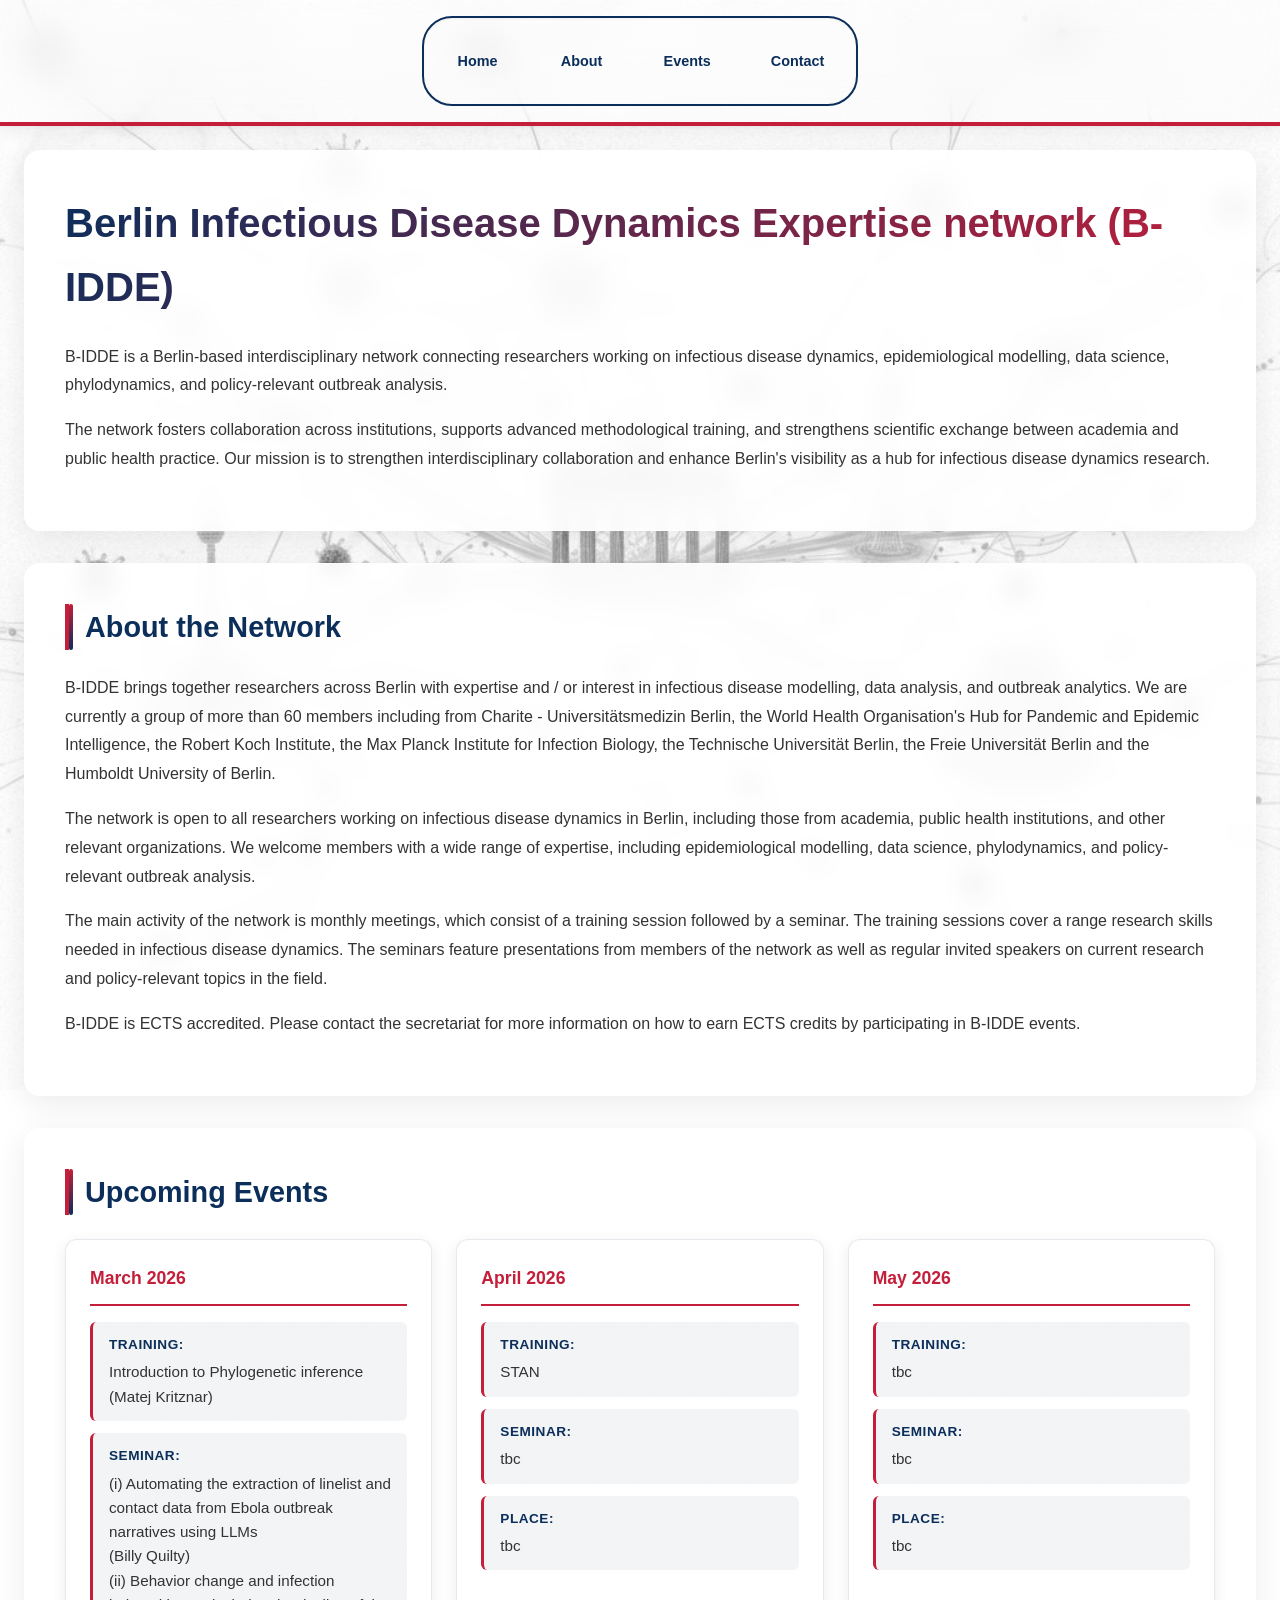
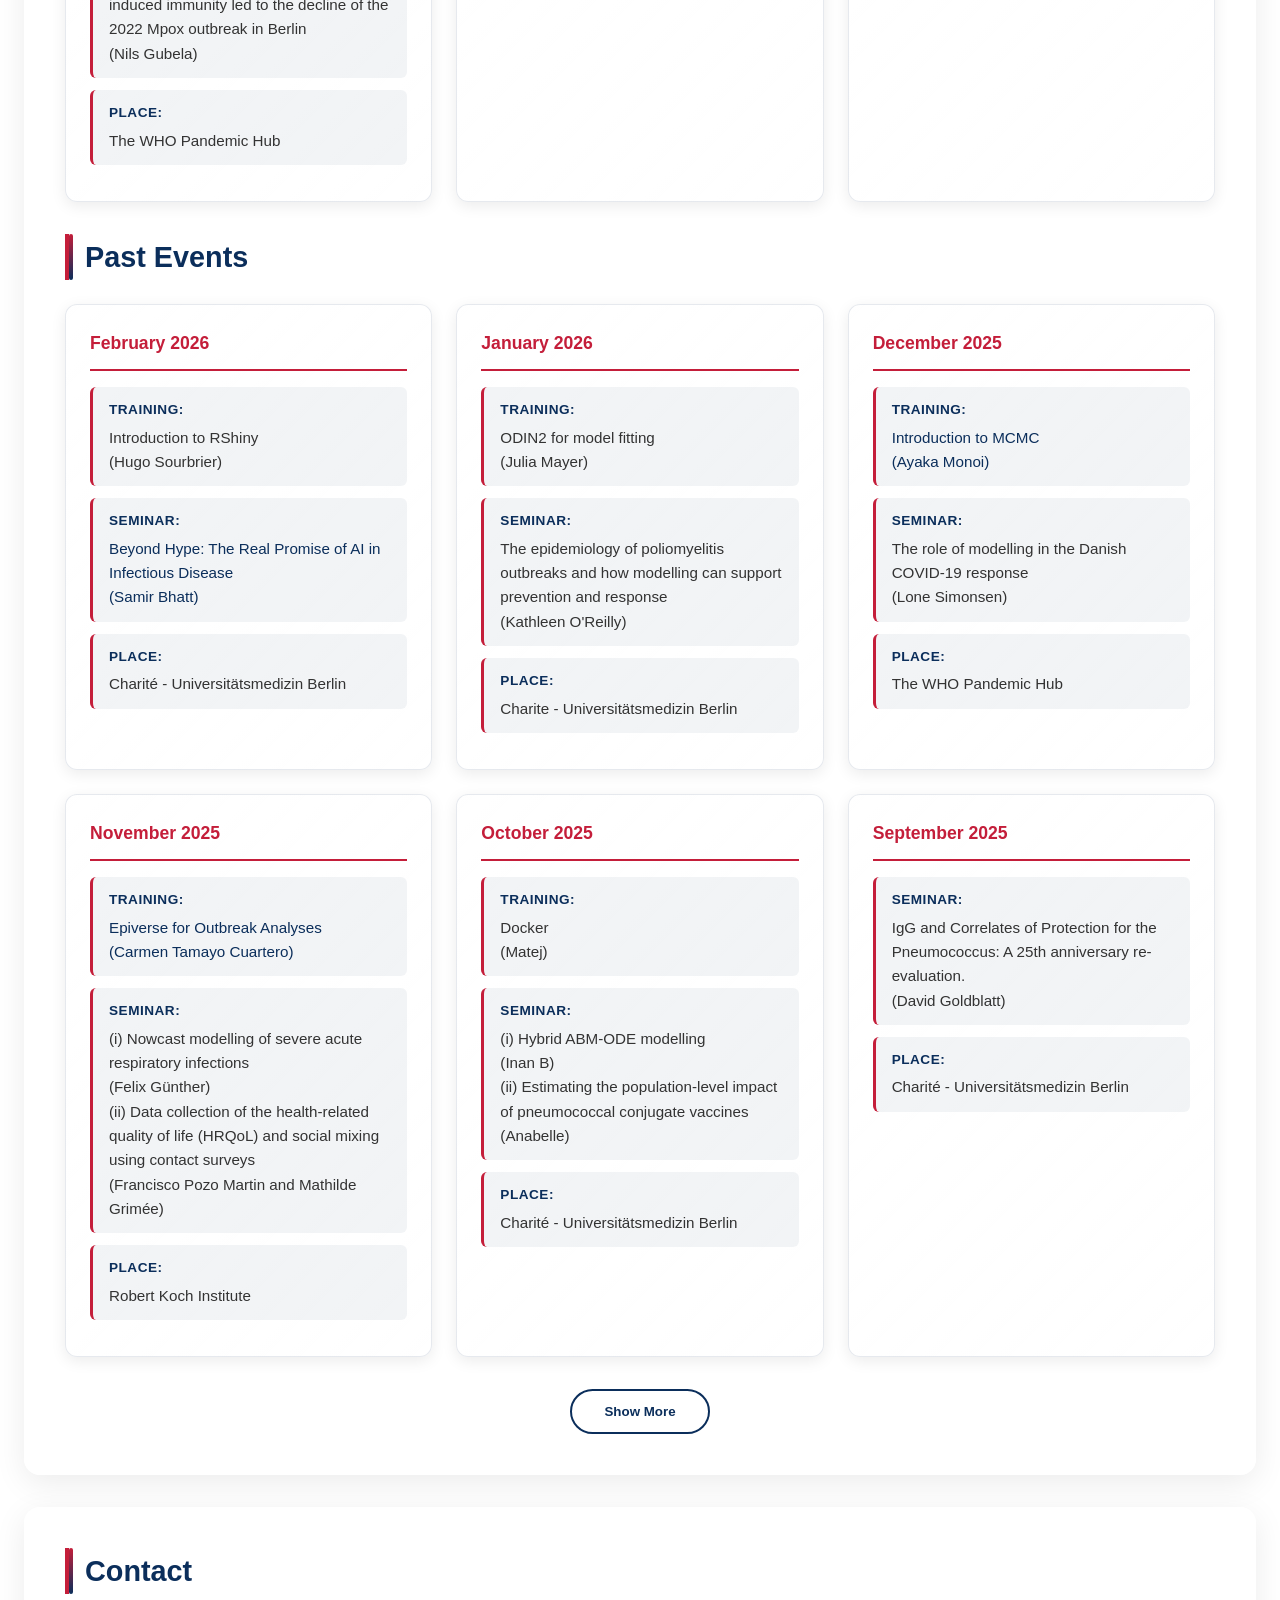
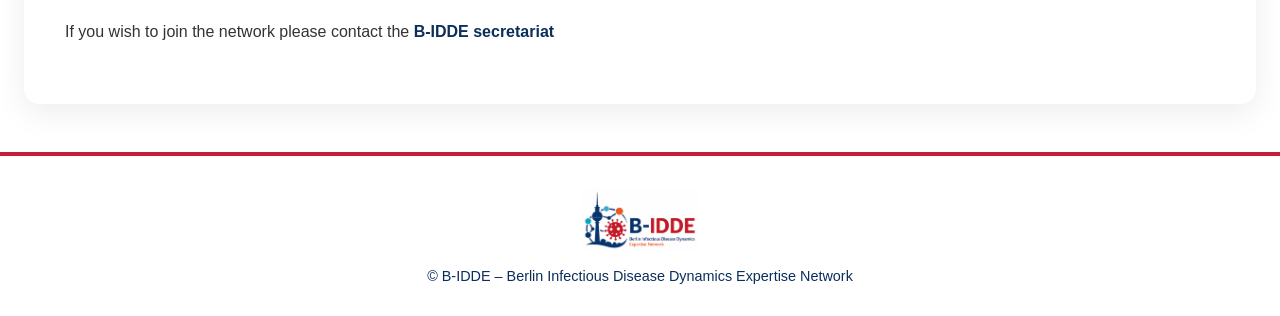
==== index.html @ 0ed6741f "event updates" ====
<!DOCTYPE html>
<html lang="en">

<head>
  <meta charset="UTF-8">
  <meta name="viewport" content="width=device-width, initial-scale=1.0">
  <title>B-IDDE</title>
  <link rel="icon" type="image/jpeg" href="Pics/Favicon.jpg">
  <link rel="stylesheet" href="styles.css">
</head>

<body>
  <header>
    <nav>
      <a href="#home">Home</a>
      <a href="#about">About</a>
      <a href="#events">Events</a>
      <a href="#contact">Contact</a>
    </nav>
  </header>
  <main>

    <section id="home" class="section">
      <h1>Berlin Infectious Disease Dynamics Expertise network (B-IDDE)</h1>

      <p>
        B-IDDE is a Berlin-based interdisciplinary network connecting researchers working on infectious disease
        dynamics, epidemiological modelling, data science, phylodynamics, and policy-relevant outbreak analysis.
      </p>

      <p>
        The network fosters collaboration across institutions, supports advanced methodological training, and
        strengthens scientific exchange between academia and public health practice. Our mission is to strengthen
        interdisciplinary collaboration and enhance Berlin's visibility as a hub for infectious disease dynamics
        research.
      </p>
    </section>

    <section id="about" class="section">
      <h2>About the Network</h2>
      <p>
        B-IDDE brings together researchers across Berlin with expertise and / or interest in infectious disease
        modelling, data analysis, and outbreak analytics. We are currently a group of more than 60 members including
        from Charite - Universitätsmedizin Berlin, the World Health Organisation's Hub for Pandemic and Epidemic
        Intelligence, the Robert Koch Institute, the Max Planck Institute for Infection Biology, the Technische
        Universität Berlin, the Freie Universität Berlin and the Humboldt University of Berlin.
      </p>
      <p>
        The network is open to all researchers working on infectious disease dynamics in Berlin, including those from
        academia, public health institutions, and other relevant organizations. We welcome members with a wide range of
        expertise, including epidemiological modelling, data science, phylodynamics, and policy-relevant outbreak
        analysis.
      </p>
      <p>
        The main activity of the network is monthly meetings, which consist of a training session followed by a seminar.
        The training sessions cover a range research skills needed in infectious disease dynamics. The seminars feature
        presentations from members of the network as well as regular invited speakers on current research and
        policy-relevant topics in the field.
      </p>
      <p>
        B-IDDE is ECTS accredited. Please contact the secretariat for more information on how to earn ECTS credits by
        participating in B-IDDE events.
      </p>
    </section>

    <section id="events" class="section">
      <h2>Upcoming Events</h2>

      <div class="events-grid">

        <div class="event-card">
          <div class="event-date">March 2026</div>
          <div class="event-content">
            <div class="event-section">
              <strong>Training:</strong>
              <p>Introduction to Phylogenetic inference <br>(Matej Kritznar)</p>
            </div>
            <div class="event-section">
              <strong>Seminar:</strong>
              <p>(i) Automating the extraction of linelist and contact data from Ebola outbreak narratives using LLMs
                <br>(Billy Quilty)
              </p>
              <p>(ii) Behavior change and infection induced immunity led to the decline of the 2022 Mpox outbreak in
                Berlin <br>(Nils Gubela)</p>
            </div>
            <div class="event-section">
              <strong>Place:</strong>
              <p>The WHO Pandemic Hub</p>
            </div>
          </div>
        </div>

        <div class="event-card">
          <div class="event-date">April 2026</div>
          <div class="event-content">
            <div class="event-section">
              <strong>Training:</strong>
              <p>STAN</p>
            </div>
            <div class="event-section">
              <strong>Seminar:</strong>
              <p>tbc</p>
            </div>
            <div class="event-section">
              <strong>Place:</strong>
              <p>tbc</p>
            </div>
          </div>
        </div>

        <div class="event-card">
          <div class="event-date">May 2026</div>
          <div class="event-content">
            <div class="event-section">
              <strong>Training:</strong>
              <p>tbc</p>
            </div>
            <div class="event-section">
              <strong>Seminar:</strong>
              <p>tbc</p>
            </div>
            <div class="event-section">
              <strong>Place:</strong>
              <p>tbc</p>
            </div>
          </div>
        </div>

      </div>

      <h2>Past Events</h2>

      <div class="events-grid">

        <div class="event-card">
          <div class="event-date">February 2026</div>
          <div class="event-content">
            <div class="event-section">
              <strong>Training:</strong>
              <p>Introduction to RShiny <br>(Hugo Sourbrier)</p>
            </div>
            <a href="https://www.nature.com/articles/s41586-024-08564-w" class="event-section-link">
              <div class="event-section">
                <strong>Seminar:</strong>
                <p>Beyond Hype: The Real Promise of AI in Infectious Disease <br>(Samir Bhatt)</p>
              </div>
            </a>
            <div class="event-section">
              <strong>Place:</strong>
              <p>Charité - Universitätsmedizin Berlin</p>
            </div>
          </div>
        </div>

        <div class="event-card">
          <div class="event-date">January 2026</div>
          <div class="event-content">
            <div class="event-section">
              <strong>Training:</strong>
              <p>ODIN2 for model fitting <br>(Julia Mayer)</p>
            </div>
            <div class="event-section">
              <strong>Seminar:</strong>
              <p>The epidemiology of poliomyelitis outbreaks and how modelling can support prevention and response <br>
                (Kathleen O'Reilly)</p>
            </div>
            <div class="event-section">
              <strong>Place:</strong>
              <p>Charite - Universitätsmedizin Berlin</p>
            </div>
          </div>
        </div>

        <div class="event-card">
          <div class="event-date">December 2025</div>
          <div class="event-content">
            <a href="https://github.com/ccgh-idd/bayesintro" class="event-section-link">
              <div class="event-section">
                <strong>Training:</strong>
                <p>Introduction to MCMC <br>(Ayaka Monoi)</p>
              </div>
            </a>
            <div class="event-section">
              <strong>Seminar:</strong>
              <p>The role of modelling in the Danish COVID-19 response <br> (Lone Simonsen)</p>
            </div>
            <div class="event-section">
              <strong>Place:</strong>
              <p>The WHO Pandemic Hub</p>
            </div>
          </div>
        </div>

        <div class="event-card">
          <div class="event-date">November 2025</div>
          <div class="event-content">
            <a href="https://epiverse-trace.github.io/learn.html" class="event-section-link">
              <div class="event-section">
                <strong>Training:</strong>
                <p>Epiverse for Outbreak Analyses <br>(Carmen Tamayo Cuartero)</p>
              </div>
            </a>
            <div class="event-section">
              <strong>Seminar:</strong>
              <p>(i) Nowcast modelling of severe acute respiratory infections <br>(Felix Günther)</p>
              <p>(ii) Data collection of the health-related quality of life (HRQoL) and social mixing using contact
                surveys <br>(Francisco Pozo Martin and Mathilde Grimée)</p>
            </div>
            <div class="event-section">
              <strong>Place:</strong>
              <p>Robert Koch Institute</p>
            </div>
          </div>
        </div>

        <div class="event-card">
          <div class="event-date">October 2025</div>
          <div class="event-content">
            <div class="event-section">
              <strong>Training:</strong>
              <p>Docker <br>(Matej)</p>
            </div>
            <div class="event-section">
              <strong>Seminar:</strong>
              <p>(i) Hybrid ABM-ODE modelling <br>(Inan B)</p>
              <p>(ii) Estimating the population-level impact of pneumococcal conjugate vaccines <br>(Anabelle)</p>
            </div>
            <div class="event-section">
              <strong>Place:</strong>
              <p>Charité - Universitätsmedizin Berlin</p>
            </div>
          </div>
        </div>

        <div class="event-card">
          <div class="event-date">September 2025</div>
          <div class="event-content">
            <div class="event-section">
              <strong>Seminar:</strong>
              <p>IgG and Correlates of Protection for the Pneumococcus: A 25th anniversary re-evaluation. <br>(David
                Goldblatt)</p>
            </div>
            <div class="event-section">
              <strong>Place:</strong>
              <p>Charité - Universitätsmedizin Berlin</p>
            </div>
          </div>
        </div>

        <div class="event-card older-event hidden">
          <div class="event-date">July 2025</div>
          <div class="event-content">
            <div class="event-section">
              <strong>Seminar:</strong>
              <p>(i) Reconstructing in-host kinetics in response to (COVID) vaccination <br>(David H)</p>
              <p>(ii) Who infects infants with Pertussis, a transfer entropy approach. <br>(Michael B)</p>
            </div>
          </div>
        </div>

        <div class="event-card older-event hidden">
          <div class="event-date">June 2025</div>
          <div class="event-content">
            <div class="event-section">
              <strong>Seminar:</strong>
              <p>tbc</p>
            </div>
            <div class="event-section">
              <strong>Place:</strong>
              <p>tbc</p>
            </div>
          </div>
        </div>

        <div class="event-card older-event hidden">
          <div class="event-date">April 2025</div>
          <div class="event-content">
            <div class="event-section">
              <strong>Other:</strong>
              <p>MONID conference<br>ODIN training</p>
            </div>
            <div class="event-section">
              <strong>Seminar:</strong>
              <p>(i) optimal RSV vaccination strategies in Japan <br>(Ayaka Monoi)</p>
              <p>(ii) EPI -parameter community and our grEPI project <br>(Chloe Rice)</p>
            </div>
            <div class="event-section">
              <strong>Place:</strong>
              <p>WHO Hub</p>
            </div>
          </div>
        </div>

        <div class="event-card older-event hidden">
          <div class="event-date">February 2025</div>
          <div class="event-content">
            <div class="event-section">
              <strong>Topic:</strong>
              <p>using LLMs in research</p>
            </div>
            <div class="event-section">
              <strong>Seminar:</strong>
              <p>(i) accessing models via APIs in R, python, or through specialised LLM GUIs <br>(Billy)</p>
              <p>(ii) using github copilot for RStudio <br>(Stefan)</p>
              <p>(iii) DeepSeek und a workflow example <br>(Kaige)</p>
            </div>
          </div>
        </div>
      </div>

      <div class="show-more-btn-container">
        <button id="show-more-past-events" class="show-more-btn">Show More</button>
      </div>
    </section>

    <section id="contact" class="section">
      <h2>Contact</h2>
      <p>If you wish to join the network please contact the <a href="mailto:stefan.flasche@charite.de">B-IDDE
          secretariat</a></p>
    </section>

  </main>
  <footer>
    <div class="footer-logo-wrap">
      <img src="Pics/logo.png" alt="B-IDDE logo" class="footer-logo">
    </div>
    <div>© B-IDDE – Berlin Infectious Disease Dynamics Expertise Network</div>
  </footer>

  <script>
    document.addEventListener("DOMContentLoaded", function () {
      const showMoreBtn = document.getElementById("show-more-past-events");
      const olderEvents = document.querySelectorAll(".older-event");

      if (showMoreBtn) {
        showMoreBtn.addEventListener("click", function () {
          const isHidden = olderEvents[0].classList.contains("hidden");

          if (isHidden) {
            olderEvents.forEach(event => event.classList.remove("hidden"));
            showMoreBtn.innerText = "Show Less";
          } else {
            olderEvents.forEach(event => event.classList.add("hidden"));
            showMoreBtn.innerText = "Show More";
          }
        });
      }
    });
  </script>
</body>

</html>
---- styles.css ----
html {
  scroll-behavior: smooth;
}

body {
  font-family: 'Segoe UI', Roboto, 'Helvetica Neue', Arial, sans-serif;
  margin: 0;
  color: #1a1a1aa8;
  background: url('Pics/Background_bw.jpg') no-repeat center center fixed;
  -webkit-background-size: cover;
  -moz-background-size: cover;
  -o-background-size: cover;
  background-size: cover;
}

header {
  -webkit-backdrop-filter: blur(20px);
  backdrop-filter: blur(20px);
  box-shadow: 0 4px 20px rgba(0, 0, 0, 0.08), 0 1px 3px rgba(0, 0, 0, 0.05);
  padding: 1rem 2rem;
  display: flex;
  align-items: center;
  justify-content: center;
  position: sticky;
  top: 0;
  z-index: 100;
  border-bottom: 4px solid #C41E3A;
  transition: all 0.3s ease;
}

header.scrolled {
  padding: 0.5rem 1rem;
  background: #0B2E5BBF;
}

header.scrolled nav {
  position: fixed;
  right: 2rem;
  top: 2rem;
  gap: 0.5rem;
  flex-direction: column;
  width: auto;
  background: transparent;
  padding: 0.75rem;
  border-radius: 12px;
  box-shadow: none;
}

header.scrolled nav a {
  padding: 0.75rem 1.5rem;
  font-size: 0.9rem;
  white-space: nowrap;
  background: white;
  color: #0B2E5B;
  border-radius: 8px;
  box-shadow: 0 4px 12px rgba(0, 0, 0, 0.1);
  transition: all 0.3s cubic-bezier(0.4, 0, 0.2, 1);
}

header.scrolled nav a::before {
  display: none;
}

header.scrolled nav a:hover {
  background: linear-gradient(135deg, #0B2E5B 0%, #C41E3A 100%);
  color: white;
  transform: translateY(-2px);
  box-shadow: 0 6px 16px rgba(0, 0, 0, 0.15);
}

header img {
  position: absolute;
  left: 2rem;
  max-width: 160px;
  height: auto;
  filter: drop-shadow(0 2px 4px rgba(0, 0, 0, 0.05));
  transition: transform 0.3s ease;
}

header.scrolled img {
  display: none;
}

header img:hover {
  transform: scale(1.05);
}

nav {
  display: flex;
  justify-content: center;
  gap: 0.75rem;
  flex-wrap: wrap;
  padding: 0.5rem;
  border-radius: 30px;
  max-width: fit-content;
  box-shadow: inset 0 1px 3px rgba(0, 0, 0, 0.05);
  -webkit-backdrop-filter: blur(10px);
  backdrop-filter: blur(10px);
  border: 2px solid #0B2E5B;
}

nav a {
  padding: 0.8rem 1.5rem;
  min-height: 44px;
  min-width: 44px;
  display: flex;
  align-items: center;
  justify-content: center;
  text-decoration: none;
  font-weight: 600;
  color: #0B2E5B;
  border-radius: 25px;
  border-color: 2px solid #0B2E5B;
  transition: all 0.3s cubic-bezier(0.4, 0, 0.2, 1);
  font-size: 0.9rem;
  position: relative;
}

nav a::before {
  content: '';
  position: absolute;
  inset: 0;
  background: linear-gradient(135deg, #0B2E5B 0%, #C41E3A 100%);
  border-radius: 25px;
  opacity: 0;
  transition: opacity 0.3s cubic-bezier(0.4, 0, 0.2, 1);
  z-index: -1;
}

nav a:hover::before {
  opacity: 1;
}

nav a:hover {
  color: white;
  transform: translateY(-2px);
  box-shadow: 0 4px 12px rgba(11, 46, 91, 0.3);
}

nav a:active {
  transform: translateY(0);
}

main {
  max-width: 1300px;
  margin: 1.5rem auto;
  padding: 0 1.5rem;
  line-height: 1.6;
}

.section {
  background: rgba(255, 255, 255, 0.92);
  -webkit-backdrop-filter: blur(10px);
  backdrop-filter: blur(10px);
  border-radius: 16px;
  padding: 2.5rem;
  margin-bottom: 2rem;
  box-shadow: 0 8px 32px rgba(0, 0, 0, 0.08);
  border: 1px solid rgba(255, 255, 255, 0.5);
  transition: all 0.3s ease;
}

.section:hover {
  box-shadow: 0 12px 40px rgba(0, 0, 0, 0.12);
  transform: translateY(-2px);
}

.section h1 {
  color: #0B2E5B;
  font-size: 2.5rem;
  margin-top: 0;
  margin-bottom: 1.5rem;
  font-weight: 700;
  background: linear-gradient(135deg, #0B2E5B 0%, #C41E3A 100%);
  -webkit-background-clip: text;
  -webkit-text-fill-color: transparent;
  background-clip: text;
}

.section h2 {
  color: #0B2E5B;
  font-size: 1.8rem;
  margin-top: 0;
  margin-bottom: 1.5rem;
  font-weight: 700;
  border-left: 4px solid #C41E3A;
  padding-left: 1rem;
  position: relative;
}

.section h2::before {
  content: '';
  position: absolute;
  left: 0;
  top: 0;
  bottom: 0;
  width: 4px;
  background: linear-gradient(180deg, #C41E3A 0%, #0B2E5B 100%);
  border-radius: 2px;
}

.section p {
  margin: 1rem 0;
  color: #333;
  font-size: 1rem;
  line-height: 1.8;
}

.section a {
  color: #0B2E5B;
  text-decoration: none;
  font-weight: 600;
  transition: all 0.3s ease;
}

.section a:hover {
  color: #C41E3A;
}

footer {
  -webkit-backdrop-filter: blur(10px);
  backdrop-filter: blur(10px);
  padding: 2rem 1rem;
  text-align: center;
  font-size: 0.9rem;
  margin-top: 3rem;
  border-top: 4px solid #C41E3A;
}

.footer-logo-wrap {
  margin-bottom: 1rem;
}

.footer-logo {
  max-width: 120px;
  height: auto;
  display: block;
  margin: 0 auto 0.5rem;
  filter: drop-shadow(0 2px 4px rgba(255, 255, 255, 0.3));
}

footer div {
  color: #0B2E5B;
}

/* Events Grid Layout */
.events-grid {
  display: grid;
  grid-template-columns: repeat(auto-fit, minmax(300px, 1fr));
  gap: 1.5rem;
  margin-bottom: 2rem;
}

.event-card {
  background: linear-gradient(135deg, rgba(255, 255, 255, 0.95) 0%, rgba(255, 255, 255, 0.85) 100%);
  -webkit-backdrop-filter: blur(10px);
  backdrop-filter: blur(10px);
  border: 1px solid rgba(11, 46, 91, 0.1);
  border-radius: 12px;
  padding: 1.5rem;
  transition: all 0.3s cubic-bezier(0.4, 0, 0.2, 1);
  box-shadow: 0 4px 15px rgba(0, 0, 0, 0.08);
  position: relative;
  overflow: hidden;
}

.event-card::before {
  content: '';
  position: absolute;
  top: 0;
  left: 0;
  right: 0;
  height: 3px;
  background: linear-gradient(90deg, #0B2E5B 0%, #C41E3A 100%);
  transform: scaleX(0);
  transform-origin: left;
  transition: transform 0.3s ease;
}

.event-card:hover::before {
  transform: scaleX(1);
}

.event-card:hover {
  transform: translateY(-8px);
  box-shadow: 0 12px 30px rgba(11, 46, 91, 0.2);
  border-color: #C41E3A;
}

.event-date {
  font-weight: 700;
  font-size: 1.1rem;
  color: #C41E3A;
  margin-bottom: 1rem;
  padding-bottom: 0.75rem;
  border-bottom: 2px solid #C41E3A;
}

.event-content p {
  margin: 0.75rem 0;
  font-size: 0.95rem;
  line-height: 1.6;
  color: #333;
}

.event-section {
  background: rgba(11, 46, 91, 0.05);
  border-left: 3px solid #C41E3A;
  padding: 0.75rem 1rem;
  margin: 0.75rem 0;
  border-radius: 6px;
  transition: all 0.3s ease;
}

.event-section:hover {
  background: rgba(11, 46, 91, 0.08);
  border-left-color: #0B2E5B;
}

.event-section strong {
  color: #0B2E5B;
  display: block;
  font-size: 0.85rem;
  text-transform: uppercase;
  letter-spacing: 0.5px;
  margin-bottom: 0.3rem;
}

.event-section p {
  margin: 0;
  color: #333;
}

.event-section-link {
  text-decoration: none;
  display: block;
  cursor: pointer;
  border: none;
}

.event-section-link .event-section {
  cursor: pointer;
  transition: all 0.3s ease;
}

.event-section-link .event-section:hover {
  transform: translateX(4px);
  background: rgba(4, 98, 221, 0.18);
}

.event-section-link .event-section p {
  font-weight: normal;
  color: #0B2E5B;
}

.event-content strong {
  color: #0B2E5B;
  font-weight: 600;
}

/* CTA Button */
.cta-button {
  display: inline-block;
  padding: 0.9rem 2.2rem;
  background: linear-gradient(135deg, #0B2E5B 0%, #C41E3A 100%);
  color: white;
  text-decoration: none;
  border-radius: 30px;
  font-weight: 700;
  transition: all 0.3s cubic-bezier(0.4, 0, 0.2, 1);
  box-shadow: 0 4px 15px rgba(11, 46, 91, 0.3);
  border: none;
  cursor: pointer;
  margin-top: 1rem;
}

.cta-button:hover {
  transform: translateY(-3px);
  box-shadow: 0 8px 25px rgba(196, 30, 58, 0.4);
}

.cta-button:active {
  transform: translateY(-1px);
}

.hidden {
  display: none !important;
}

.show-more-btn-container {
  display: flex;
  justify-content: center;
  margin-top: 1.5rem;
}

.show-more-btn {
  padding: 0.8rem 2rem;
  background: white;
  color: #0B2E5B;
  border: 2px solid #0B2E5B;
  border-radius: 25px;
  font-weight: 600;
  cursor: pointer;
  transition: all 0.3s ease;
}

.show-more-btn:hover {
  background: #0B2E5B;
  color: white;
}

/* Responsive Design */
@media (max-width: 768px) {
  html {
    font-size: 14px;
  }

  body {
    font-size: 14px;
  }

  main {
    margin: 1rem auto;
    padding: 0 1rem;
  }

  .section {
    padding: 1.5rem;
    margin-bottom: 1.5rem;
    border-radius: 12px;
  }

  .section h1 {
    font-size: 1.8rem;
    margin-bottom: 1rem;
  }

  .section h2 {
    font-size: 1.3rem;
    margin-bottom: 1rem;
    padding-left: 0.75rem;
  }

  .section p {
    font-size: 0.95rem;
    line-height: 1.7;
    margin: 0.75rem 0;
  }

  .events-grid {
    grid-template-columns: 1fr;
    gap: 1rem;
  }

  .event-card {
    padding: 1rem;
  }

  .event-date {
    font-size: 0.95rem;
    margin-bottom: 0.75rem;
  }

  .event-content p {
    font-size: 0.9rem;
    margin: 0.5rem 0;
  }

  .event-section {
    padding: 0.6rem 0.75rem;
    margin: 0.5rem 0;
  }

  .event-section strong {
    font-size: 0.8rem;
  }

  header {
    padding: 1rem;
  }

  header img {
    max-width: 100px;
    left: 1rem;
  }

  nav {
    gap: 0.4rem;
    padding: 0.4rem;
  }

  nav a {
    padding: 0.8rem 1rem;
    font-size: 0.9rem;
    min-height: 44px;
    min-width: 44px;
    display: flex;
    align-items: center;
    justify-content: center;
  }

  .footer-logo {
    max-width: 100px;
  }

  footer {
    padding: 1.5rem 1rem;
    font-size: 0.85rem;
  }

  .institutions-logos {
    gap: 15px;
  }

  .institution-logo {
    height: 50px;
  }

  header.scrolled nav {
    position: fixed;
    top: 60px;
    left: 1rem;
    right: 1rem;
    width: calc(100% - 2rem);
    background: white;
    padding: 1rem;
    box-shadow: 0 10px 25px rgba(0,0,0,0.1);
    z-index: 99;
  }
  
  header.scrolled nav a {
    padding: 1rem;
    text-align: center;
    width: 100%;
    box-sizing: border-box;
  }
}

/* Extra small devices (iPhone sizes) */
@media (max-width: 480px) {
  html {
    font-size: 13px;
  }

  main {
    margin: 0.75rem auto;
    padding: 0 0.75rem;
  }

  .section {
    padding: 1.25rem;
    margin-bottom: 1.25rem;
  }

  .section h1 {
    font-size: 1.5rem;
    margin-bottom: 0.75rem;
  }

  .section h2 {
    font-size: 1.15rem;
    margin-bottom: 0.75rem;
  }

  .section p {
    font-size: 0.95rem;
    line-height: 1.6;
    margin: 0.5rem 0;
  }

  .events-grid {
    gap: 0.75rem;
  }

  .event-card {
    padding: 0.9rem;
  }

  .event-date {
    font-size: 0.9rem;
    margin-bottom: 0.5rem;
  }

  .event-content p {
    font-size: 0.85rem;
    margin: 0.4rem 0;
  }

  .event-section {
    padding: 0.5rem 0.65rem;
    margin: 0.4rem 0;
  }

  .event-section strong {
    font-size: 0.75rem;
  }

  header {
    padding: 0.75rem;
  }

  header img {
    max-width: 80px;
    left: 0.75rem;
  }

  nav {
    gap: 0.3rem;
    padding: 0.35rem;
  }

  nav a {
    padding: 0.4rem 0.8rem;
    font-size: 0.75rem;
  }

  .cta-button {
    padding: 0.7rem 1.8rem;
    font-size: 0.9rem;
  }

  footer {
    padding: 1rem 0.75rem;
    font-size: 0.8rem;
  }

  .footer-logo {
    max-width: 90px;
  }
}
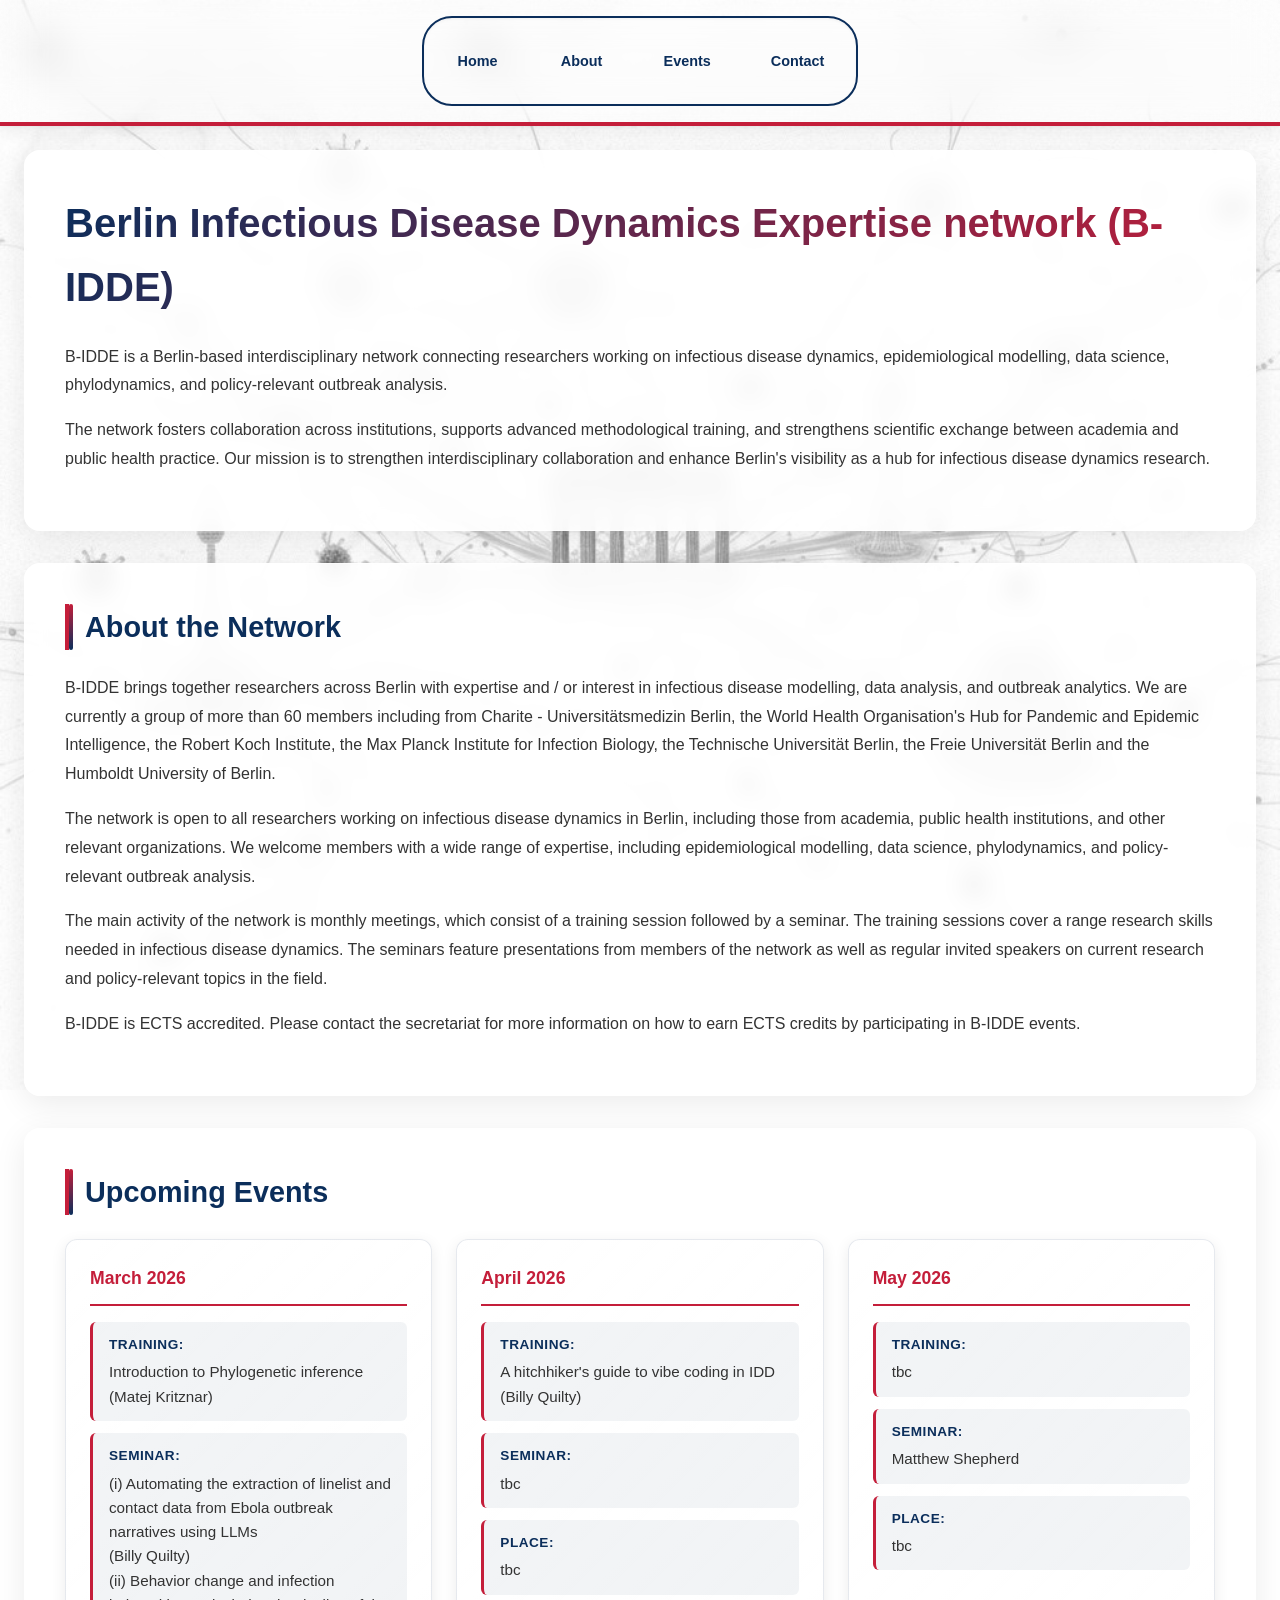
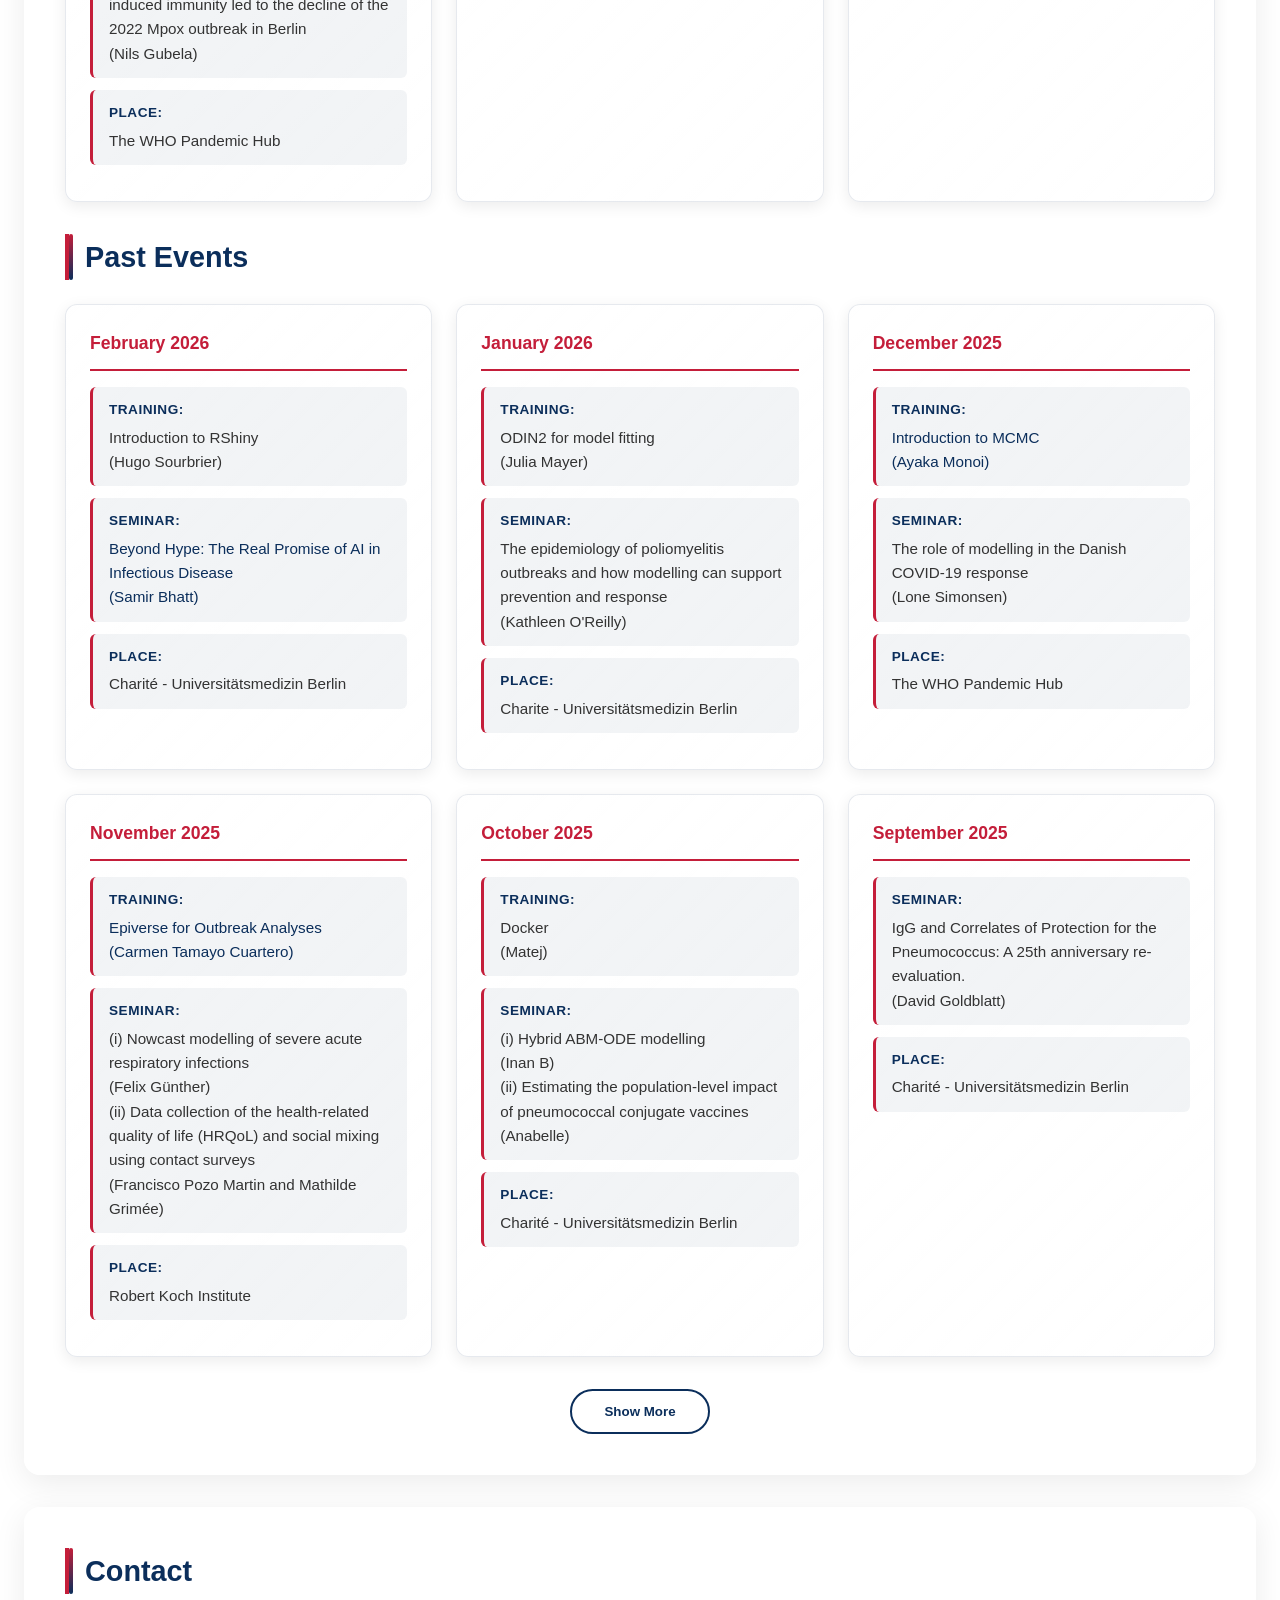
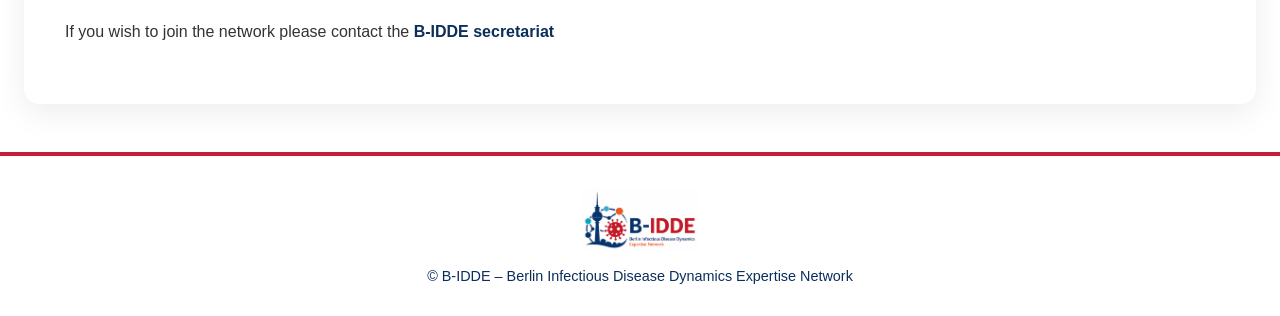
==== commit dd7bf4ae: "Add past event details to index.html" ====
--- a/index.html
+++ b/index.html
@@ -4,8 +4,9 @@
 <head>
   <meta charset="UTF-8">
   <meta name="viewport" content="width=device-width, initial-scale=1.0">
+  <meta name="description" content="B-IDDE is a Berlin-based interdisciplinary network connecting researchers working on infectious disease dynamics, epidemiological modelling, data science, and outbreak analysis.">
   <title>B-IDDE</title>
-  <link rel="icon" type="image/jpeg" href="Pics/Favicon.jpg">
+  <link rel="icon" type="image/jpeg" href="Pics/Favicon.png">
   <link rel="stylesheet" href="styles.css">
 </head>
 
@@ -78,8 +79,7 @@
             <div class="event-section">
               <strong>Seminar:</strong>
               <p>(i) Automating the extraction of linelist and contact data from Ebola outbreak narratives using LLMs
-                <br>(Billy Quilty)
-              </p>
+                <br>(Billy Quilty)</p>
               <p>(ii) Behavior change and infection induced immunity led to the decline of the 2022 Mpox outbreak in
                 Berlin <br>(Nils Gubela)</p>
             </div>
@@ -95,7 +95,7 @@
           <div class="event-content">
             <div class="event-section">
               <strong>Training:</strong>
-              <p>STAN</p>
+              <p>A hitchhiker's guide to vibe coding in IDD <br>(Billy Quilty)</p>
             </div>
             <div class="event-section">
               <strong>Seminar:</strong>
@@ -117,7 +117,7 @@
             </div>
             <div class="event-section">
               <strong>Seminar:</strong>
-              <p>tbc</p>
+              <p>Matthew Shepherd</p>
             </div>
             <div class="event-section">
               <strong>Place:</strong>
@@ -139,7 +139,7 @@
               <strong>Training:</strong>
               <p>Introduction to RShiny <br>(Hugo Sourbrier)</p>
             </div>
-            <a href="https://www.nature.com/articles/s41586-024-08564-w" class="event-section-link">
+            <a href="https://www.nature.com/articles/s41586-024-08564-w" target="_blank" rel="noopener noreferrer" class="event-section-link">
               <div class="event-section">
                 <strong>Seminar:</strong>
                 <p>Beyond Hype: The Real Promise of AI in Infectious Disease <br>(Samir Bhatt)</p>
@@ -174,7 +174,7 @@
         <div class="event-card">
           <div class="event-date">December 2025</div>
           <div class="event-content">
-            <a href="https://github.com/ccgh-idd/bayesintro" class="event-section-link">
+            <a href="https://github.com/ccgh-idd/bayesintro" target="_blank" rel="noopener noreferrer" class="event-section-link">
               <div class="event-section">
                 <strong>Training:</strong>
                 <p>Introduction to MCMC <br>(Ayaka Monoi)</p>
@@ -194,7 +194,7 @@
         <div class="event-card">
           <div class="event-date">November 2025</div>
           <div class="event-content">
-            <a href="https://epiverse-trace.github.io/learn.html" class="event-section-link">
+            <a href="https://epiverse-trace.github.io/learn.html" target="_blank" rel="noopener noreferrer" class="event-section-link">
               <div class="event-section">
                 <strong>Training:</strong>
                 <p>Epiverse for Outbreak Analyses <br>(Carmen Tamayo Cuartero)</p>
@@ -246,8 +246,8 @@
             </div>
           </div>
         </div>
-
-        <div class="event-card older-event hidden">
+      </div>
+              <div class="event-card older-event hidden">
           <div class="event-date">July 2025</div>
           <div class="event-content">
             <div class="event-section">
@@ -326,27 +326,6 @@
     </div>
     <div>© B-IDDE – Berlin Infectious Disease Dynamics Expertise Network</div>
   </footer>
-
-  <script>
-    document.addEventListener("DOMContentLoaded", function () {
-      const showMoreBtn = document.getElementById("show-more-past-events");
-      const olderEvents = document.querySelectorAll(".older-event");
-
-      if (showMoreBtn) {
-        showMoreBtn.addEventListener("click", function () {
-          const isHidden = olderEvents[0].classList.contains("hidden");
-
-          if (isHidden) {
-            olderEvents.forEach(event => event.classList.remove("hidden"));
-            showMoreBtn.innerText = "Show Less";
-          } else {
-            olderEvents.forEach(event => event.classList.add("hidden"));
-            showMoreBtn.innerText = "Show More";
-          }
-        });
-      }
-    });
-  </script>
 </body>
 
-</html>+</html>
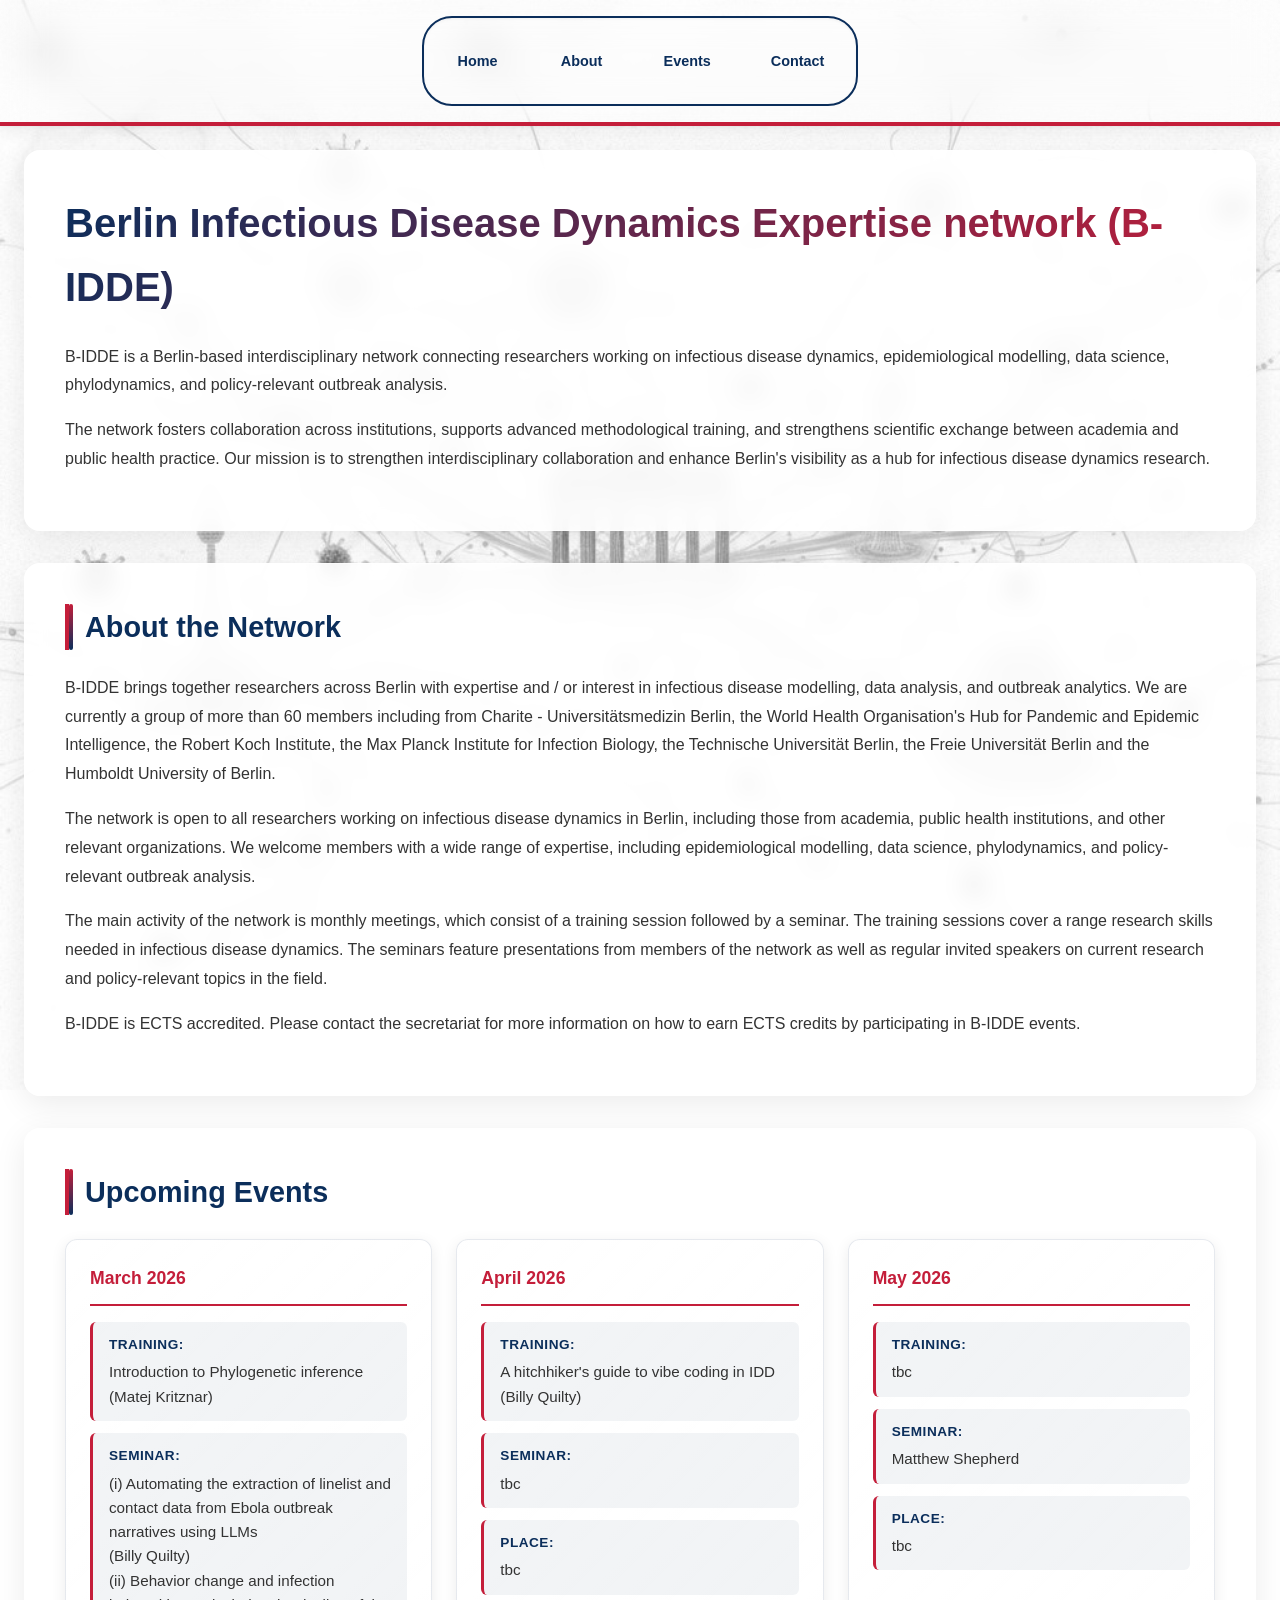
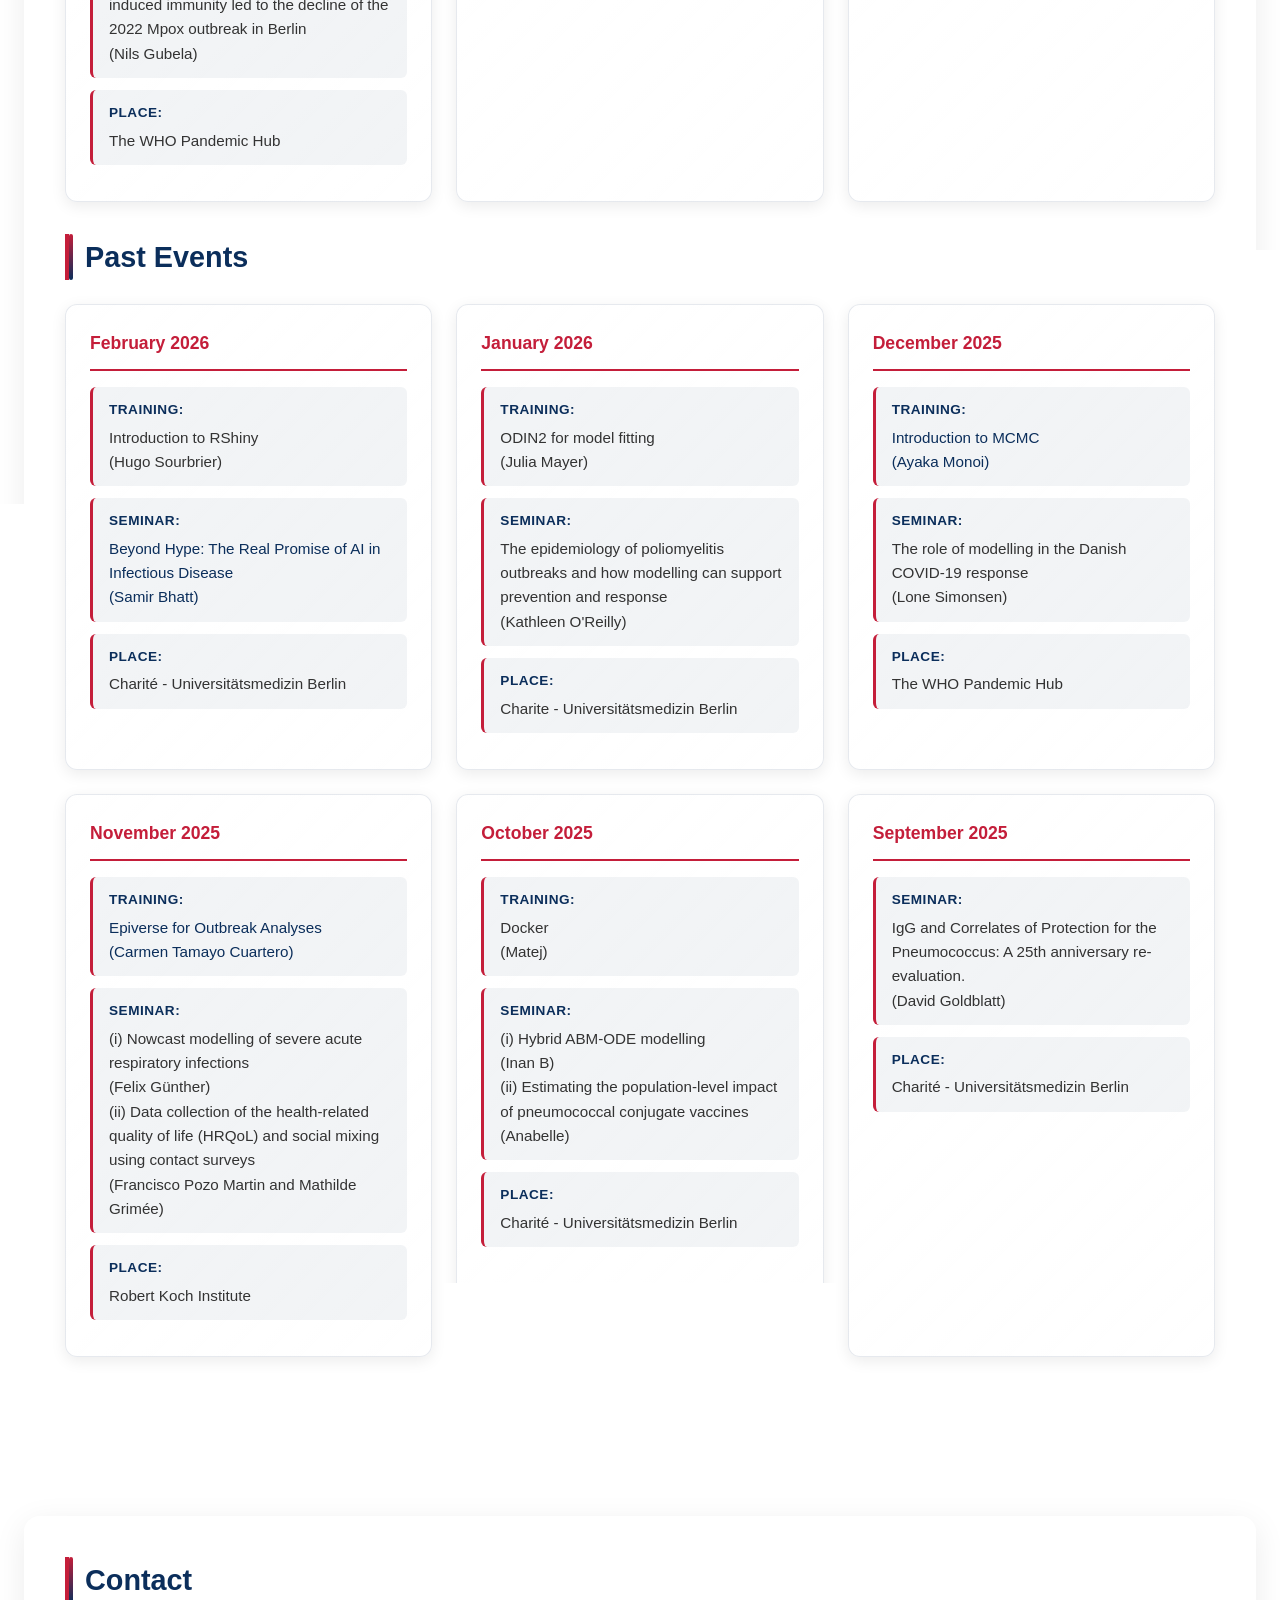
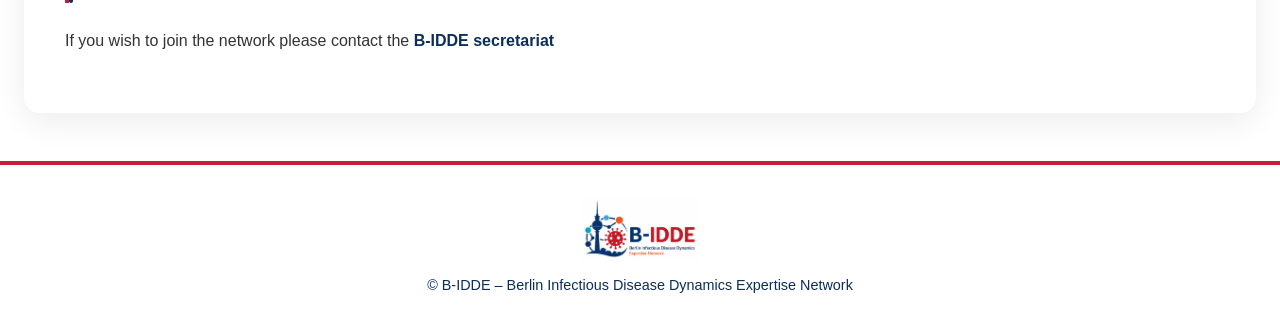
==== commit 0ffb4882: "Fix indentation for older event card in index.html" ====
--- a/index.html
+++ b/index.html
@@ -247,7 +247,7 @@
           </div>
         </div>
       </div>
-              <div class="event-card older-event hidden">
+             <div class="event-card older-event hidden">
           <div class="event-date">July 2025</div>
           <div class="event-content">
             <div class="event-section">
--- a/styles.css
+++ b/styles.css
@@ -387,26 +387,52 @@
   display: none !important;
 }
 
+.older-event {
+  animation: fadeInUp 0.4s ease forwards;
+}
+
+@keyframes fadeInUp {
+  from {
+    opacity: 0;
+    transform: translateY(12px);
+  }
+
+  to {
+    opacity: 1;
+    transform: translateY(0);
+  }
+}
+
 .show-more-btn-container {
   display: flex;
   justify-content: center;
   margin-top: 1.5rem;
+  margin-bottom: 0.5rem;
 }
 
 .show-more-btn {
-  padding: 0.8rem 2rem;
-  background: white;
-  color: #0B2E5B;
-  border: 2px solid #0B2E5B;
-  border-radius: 25px;
-  font-weight: 600;
+  display: inline-block;
+  padding: 0.9rem 2.5rem;
+  background: linear-gradient(135deg, #0B2E5B 0%, #C41E3A 100%);
+  color: white;
+  border: none;
+  border-radius: 30px;
+  font-weight: 700;
+  font-size: 0.95rem;
+  font-family: inherit;
   cursor: pointer;
-  transition: all 0.3s ease;
+  transition: all 0.3s cubic-bezier(0.4, 0, 0.2, 1);
+  box-shadow: 0 4px 15px rgba(11, 46, 91, 0.3);
+  letter-spacing: 0.3px;
 }
 
 .show-more-btn:hover {
-  background: #0B2E5B;
-  color: white;
+  transform: translateY(-3px);
+  box-shadow: 0 8px 25px rgba(196, 30, 58, 0.4);
+}
+
+.show-more-btn:active {
+  transform: translateY(-1px);
 }
 
 /* Responsive Design */
@@ -524,10 +550,10 @@
     width: calc(100% - 2rem);
     background: white;
     padding: 1rem;
-    box-shadow: 0 10px 25px rgba(0,0,0,0.1);
+    box-shadow: 0 10px 25px rgba(0, 0, 0, 0.1);
     z-index: 99;
   }
-  
+
   header.scrolled nav a {
     padding: 1rem;
     text-align: center;
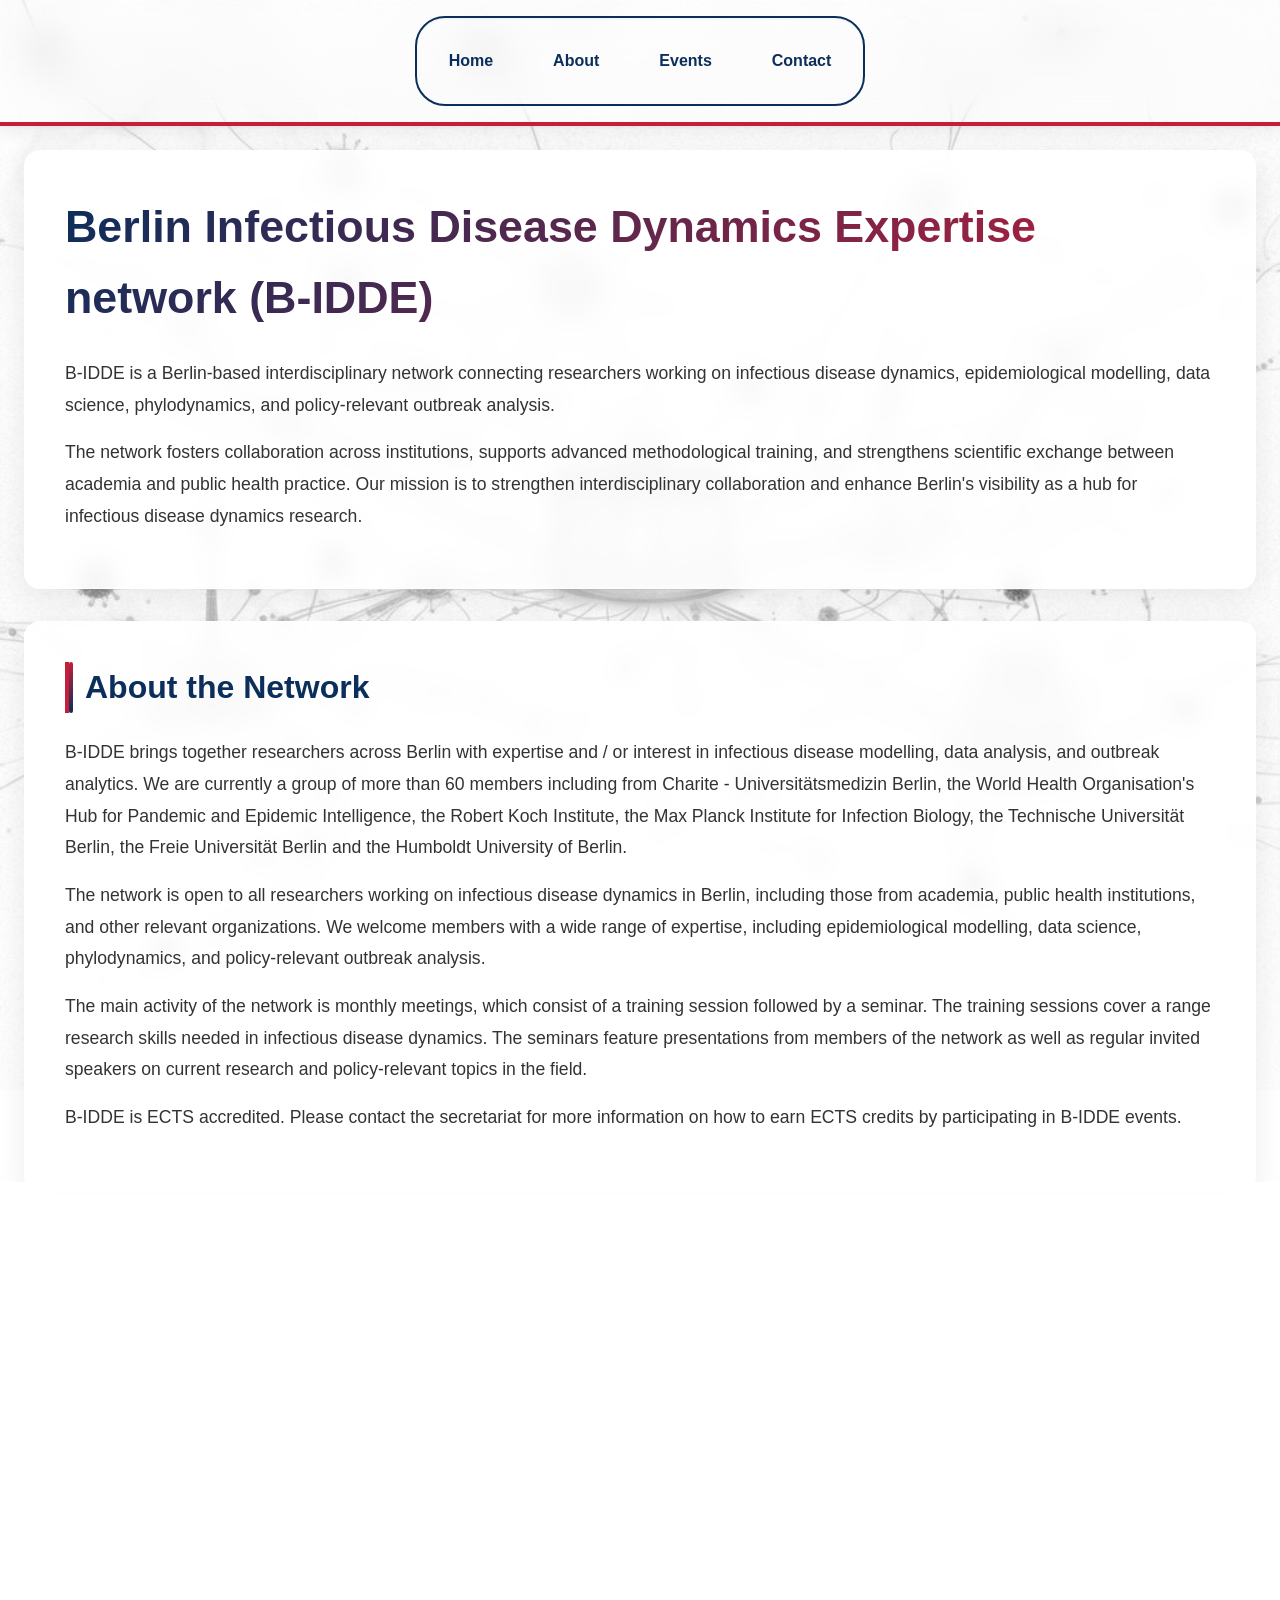
==== commit cb5d439a: "Merge upstream changes, resolve conflicts keeping mobile-friendly styles" ====
--- a/index.html
+++ b/index.html
@@ -79,7 +79,8 @@
             <div class="event-section">
               <strong>Seminar:</strong>
               <p>(i) Automating the extraction of linelist and contact data from Ebola outbreak narratives using LLMs
-                <br>(Billy Quilty)</p>
+                <br>(Billy Quilty)
+              </p>
               <p>(ii) Behavior change and infection induced immunity led to the decline of the 2022 Mpox outbreak in
                 Berlin <br>(Nils Gubela)</p>
             </div>
@@ -246,6 +247,70 @@
             </div>
           </div>
         </div>
+
+        <div class="event-card older-event hidden">
+          <div class="event-date">July 2025</div>
+          <div class="event-content">
+            <div class="event-section">
+              <strong>Seminar:</strong>
+              <p>(i) Reconstructing in-host kinetics in response to (COVID) vaccination <br>(David H)</p>
+              <p>(ii) Who infects infants with Pertussis, a transfer entropy approach. <br>(Michael B)</p>
+            </div>
+          </div>
+        </div>
+
+        <div class="event-card older-event hidden">
+          <div class="event-date">June 2025</div>
+          <div class="event-content">
+            <div class="event-section">
+              <strong>Seminar:</strong>
+              <p>tbc</p>
+            </div>
+            <div class="event-section">
+              <strong>Place:</strong>
+              <p>tbc</p>
+            </div>
+          </div>
+        </div>
+
+        <div class="event-card older-event hidden">
+          <div class="event-date">April 2025</div>
+          <div class="event-content">
+            <div class="event-section">
+              <strong>Other:</strong>
+              <p>MONID conference<br>ODIN training</p>
+            </div>
+            <div class="event-section">
+              <strong>Seminar:</strong>
+              <p>(i) optimal RSV vaccination strategies in Japan <br>(Ayaka Monoi)</p>
+              <p>(ii) EPI -parameter community and our grEPI project <br>(Chloe Rice)</p>
+            </div>
+            <div class="event-section">
+              <strong>Place:</strong>
+              <p>WHO Hub</p>
+            </div>
+          </div>
+        </div>
+
+        <div class="event-card older-event hidden">
+          <div class="event-date">February 2025</div>
+          <div class="event-content">
+            <div class="event-section">
+              <strong>Topic:</strong>
+              <p>using LLMs in research</p>
+            </div>
+            <div class="event-section">
+              <strong>Seminar:</strong>
+              <p>(i) accessing models via APIs in R, python, or through specialised LLM GUIs <br>(Billy)</p>
+              <p>(ii) using github copilot for RStudio <br>(Stefan)</p>
+              <p>(iii) DeepSeek und a workflow example <br>(Kaige)</p>
+            </div>
+          </div>
+        </div>
+      </div>
+
+      <div class="show-more-btn-container">
+        <button id="show-more-past-events" class="show-more-btn">Show More</button>
       </div>
              <div class="event-card older-event hidden">
           <div class="event-date">July 2025</div>
@@ -326,6 +391,27 @@
     </div>
     <div>© B-IDDE – Berlin Infectious Disease Dynamics Expertise Network</div>
   </footer>
+
+  <script>
+    document.addEventListener("DOMContentLoaded", function () {
+      const showMoreBtn = document.getElementById("show-more-past-events");
+      const olderEvents = document.querySelectorAll(".older-event");
+
+      if (showMoreBtn) {
+        showMoreBtn.addEventListener("click", function () {
+          const isHidden = olderEvents[0].classList.contains("hidden");
+
+          if (isHidden) {
+            olderEvents.forEach(event => event.classList.remove("hidden"));
+            showMoreBtn.innerText = "Show Less";
+          } else {
+            olderEvents.forEach(event => event.classList.add("hidden"));
+            showMoreBtn.innerText = "Show More";
+          }
+        });
+      }
+    });
+  </script>
 </body>
 
-</html>
+</html>
--- a/styles.css
+++ b/styles.css
@@ -112,7 +112,7 @@
   border-radius: 25px;
   border-color: 2px solid #0B2E5B;
   transition: all 0.3s cubic-bezier(0.4, 0, 0.2, 1);
-  font-size: 0.9rem;
+  font-size: 1rem;
   position: relative;
 }
 
@@ -167,7 +167,7 @@
 
 .section h1 {
   color: #0B2E5B;
-  font-size: 2.5rem;
+  font-size: 2.8rem;
   margin-top: 0;
   margin-bottom: 1.5rem;
   font-weight: 700;
@@ -179,7 +179,7 @@
 
 .section h2 {
   color: #0B2E5B;
-  font-size: 1.8rem;
+  font-size: 2rem;
   margin-top: 0;
   margin-bottom: 1.5rem;
   font-weight: 700;
@@ -202,7 +202,7 @@
 .section p {
   margin: 1rem 0;
   color: #333;
-  font-size: 1rem;
+  font-size: 1.1rem;
   line-height: 1.8;
 }
 
@@ -289,7 +289,7 @@
 
 .event-date {
   font-weight: 700;
-  font-size: 1.1rem;
+  font-size: 1.2rem;
   color: #C41E3A;
   margin-bottom: 1rem;
   padding-bottom: 0.75rem;
@@ -298,7 +298,7 @@
 
 .event-content p {
   margin: 0.75rem 0;
-  font-size: 0.95rem;
+  font-size: 1rem;
   line-height: 1.6;
   color: #333;
 }
@@ -350,7 +350,7 @@
 
 .event-section-link .event-section p {
   font-weight: normal;
-  color: #0B2E5B;
+  color: #0d4da1;
 }
 
 .event-content strong {
@@ -438,11 +438,11 @@
 /* Responsive Design */
 @media (max-width: 768px) {
   html {
-    font-size: 14px;
+    font-size: 15px;
   }
 
   body {
-    font-size: 14px;
+    font-size: 15px;
   }
 
   main {
@@ -457,18 +457,18 @@
   }
 
   .section h1 {
-    font-size: 1.8rem;
+    font-size: 2rem;
     margin-bottom: 1rem;
   }
 
   .section h2 {
-    font-size: 1.3rem;
+    font-size: 1.5rem;
     margin-bottom: 1rem;
     padding-left: 0.75rem;
   }
 
   .section p {
-    font-size: 0.95rem;
+    font-size: 1rem;
     line-height: 1.7;
     margin: 0.75rem 0;
   }
@@ -483,12 +483,12 @@
   }
 
   .event-date {
+    font-size: 1.05rem;
+    margin-bottom: 0.75rem;
+  }
+
+  .event-content p {
     font-size: 0.95rem;
-    margin-bottom: 0.75rem;
-  }
-
-  .event-content p {
-    font-size: 0.9rem;
     margin: 0.5rem 0;
   }
 
@@ -565,7 +565,7 @@
 /* Extra small devices (iPhone sizes) */
 @media (max-width: 480px) {
   html {
-    font-size: 13px;
+    font-size: 14px;
   }
 
   main {
@@ -579,17 +579,17 @@
   }
 
   .section h1 {
-    font-size: 1.5rem;
+    font-size: 1.7rem;
     margin-bottom: 0.75rem;
   }
 
   .section h2 {
-    font-size: 1.15rem;
+    font-size: 1.3rem;
     margin-bottom: 0.75rem;
   }
 
   .section p {
-    font-size: 0.95rem;
+    font-size: 1rem;
     line-height: 1.6;
     margin: 0.5rem 0;
   }
@@ -603,12 +603,12 @@
   }
 
   .event-date {
+    font-size: 1rem;
+    margin-bottom: 0.5rem;
+  }
+
+  .event-content p {
     font-size: 0.9rem;
-    margin-bottom: 0.5rem;
-  }
-
-  .event-content p {
-    font-size: 0.85rem;
     margin: 0.4rem 0;
   }
 
@@ -637,7 +637,7 @@
 
   nav a {
     padding: 0.4rem 0.8rem;
-    font-size: 0.75rem;
+    font-size: 0.85rem;
   }
 
   .cta-button {
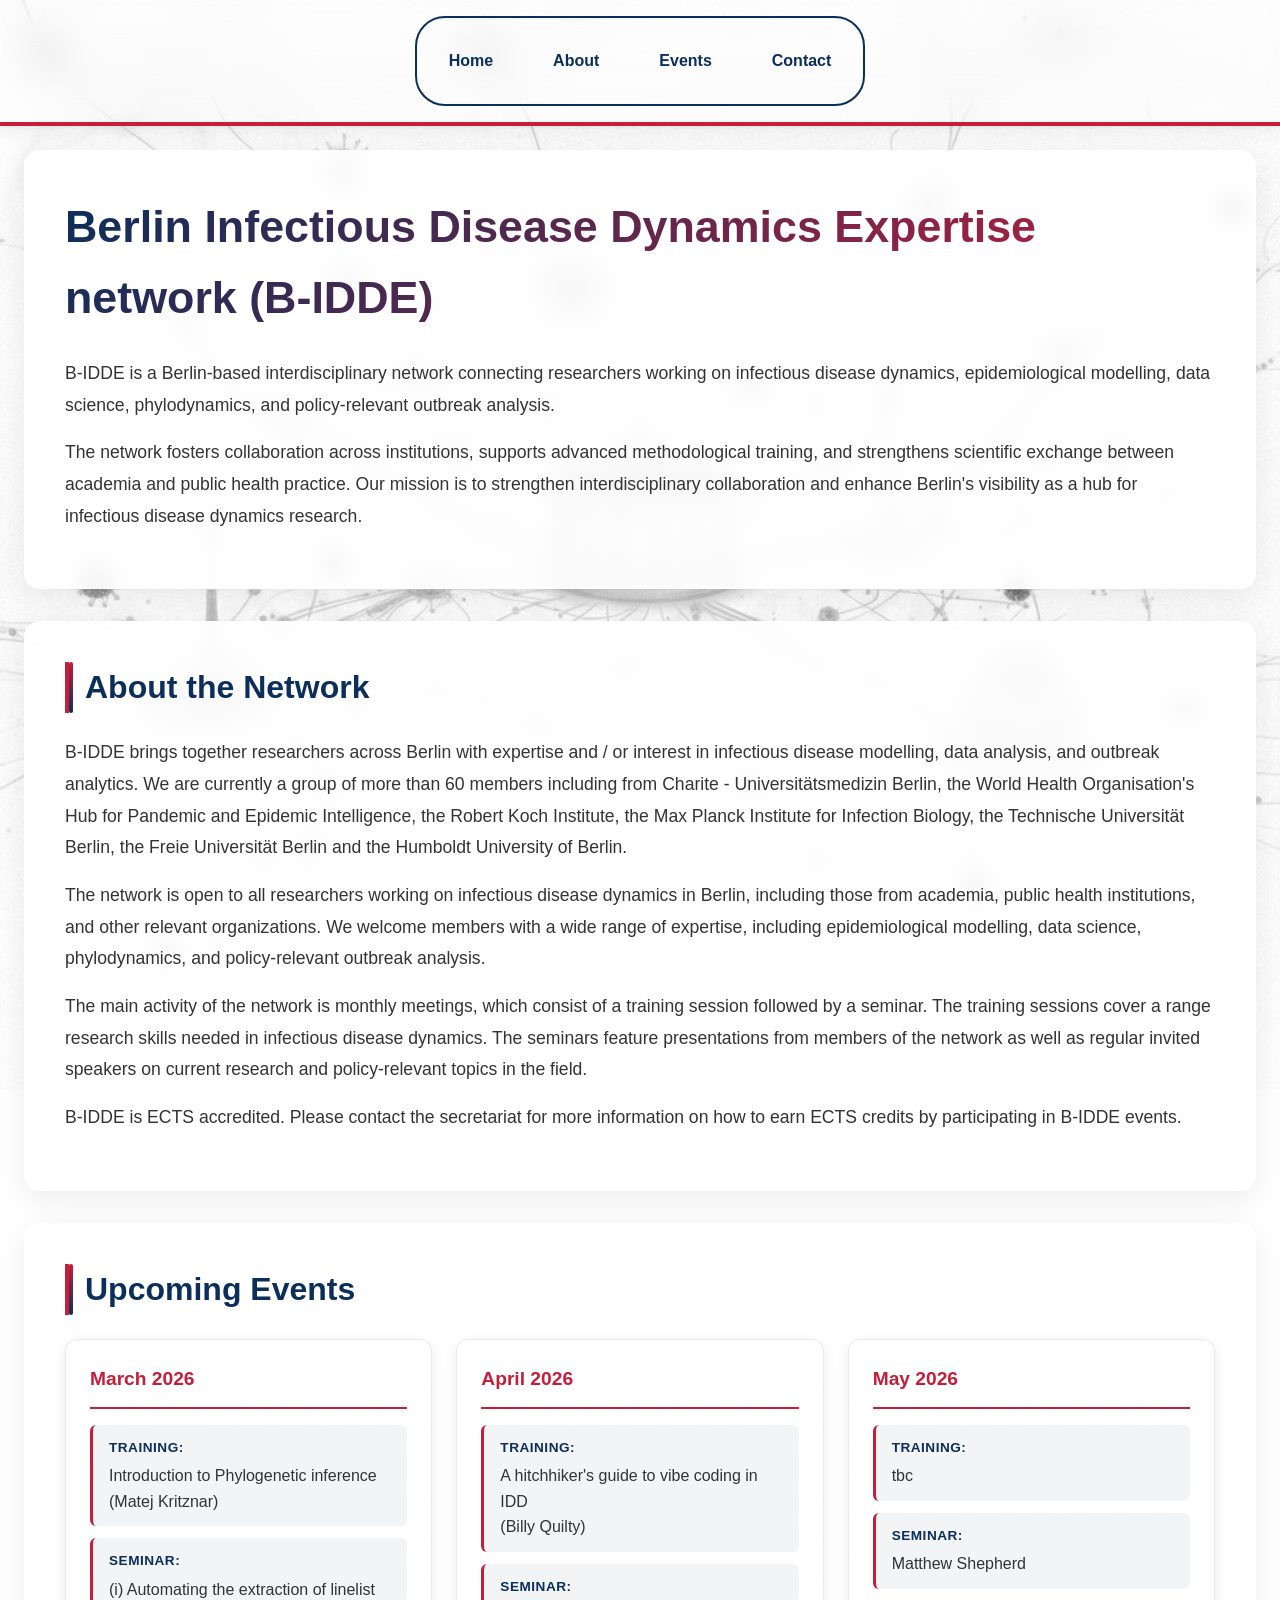
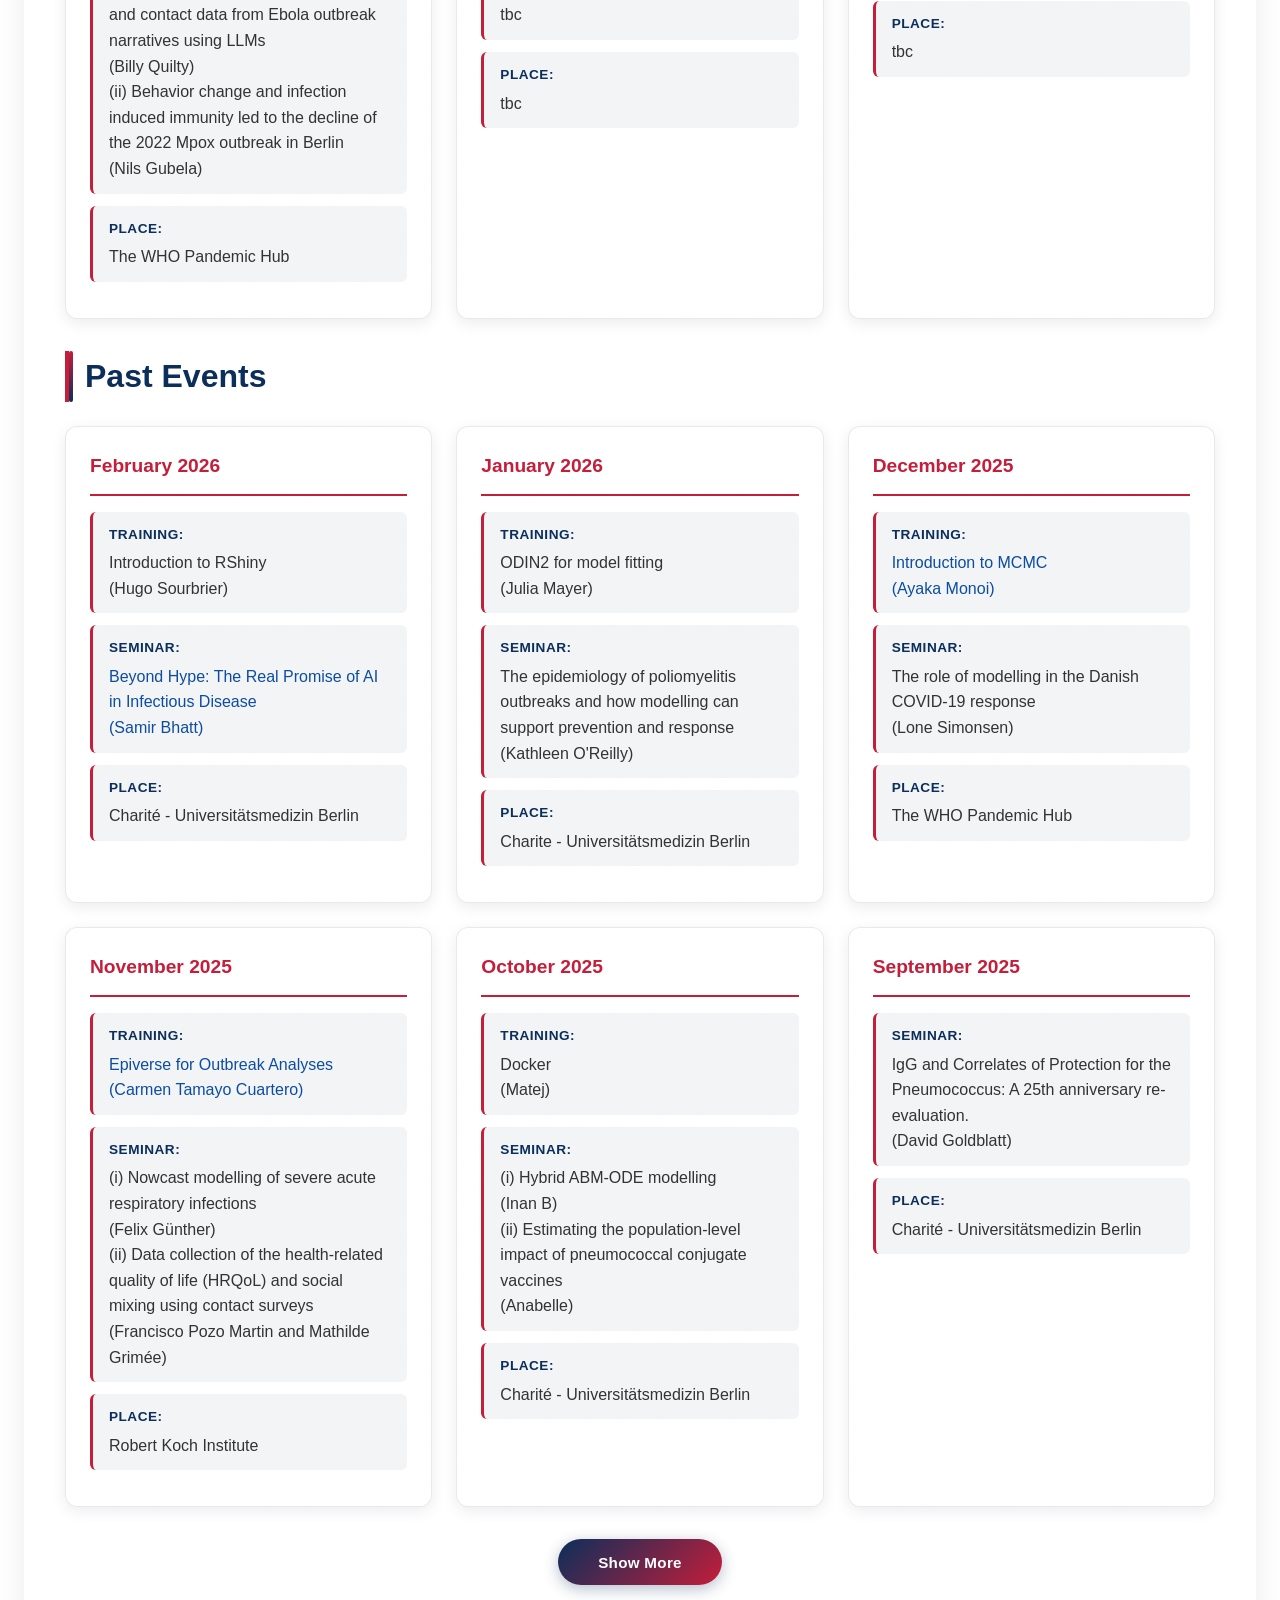
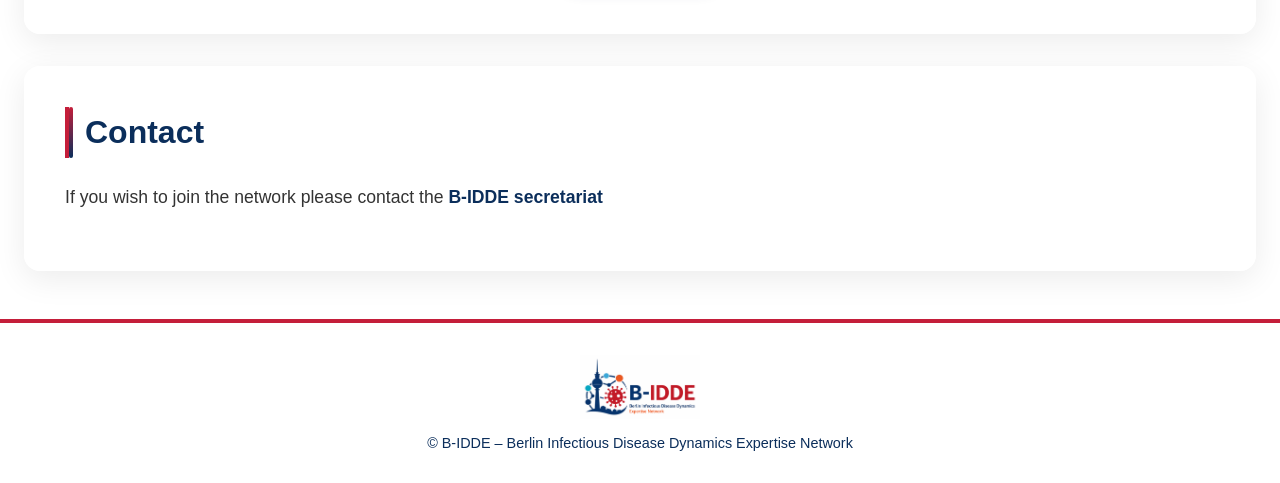
==== commit 43c769bb: "Remove redundant Show More button and duplicate event cards" ====
--- a/index.html
+++ b/index.html
@@ -4,7 +4,8 @@
 <head>
   <meta charset="UTF-8">
   <meta name="viewport" content="width=device-width, initial-scale=1.0">
-  <meta name="description" content="B-IDDE is a Berlin-based interdisciplinary network connecting researchers working on infectious disease dynamics, epidemiological modelling, data science, and outbreak analysis.">
+  <meta name="description"
+    content="B-IDDE is a Berlin-based interdisciplinary network connecting researchers working on infectious disease dynamics, epidemiological modelling, data science, and outbreak analysis.">
   <title>B-IDDE</title>
   <link rel="icon" type="image/jpeg" href="Pics/Favicon.png">
   <link rel="stylesheet" href="styles.css">
@@ -140,7 +141,8 @@
               <strong>Training:</strong>
               <p>Introduction to RShiny <br>(Hugo Sourbrier)</p>
             </div>
-            <a href="https://www.nature.com/articles/s41586-024-08564-w" target="_blank" rel="noopener noreferrer" class="event-section-link">
+            <a href="https://www.nature.com/articles/s41586-024-08564-w" target="_blank" rel="noopener noreferrer"
+              class="event-section-link">
               <div class="event-section">
                 <strong>Seminar:</strong>
                 <p>Beyond Hype: The Real Promise of AI in Infectious Disease <br>(Samir Bhatt)</p>
@@ -175,7 +177,8 @@
         <div class="event-card">
           <div class="event-date">December 2025</div>
           <div class="event-content">
-            <a href="https://github.com/ccgh-idd/bayesintro" target="_blank" rel="noopener noreferrer" class="event-section-link">
+            <a href="https://github.com/ccgh-idd/bayesintro" target="_blank" rel="noopener noreferrer"
+              class="event-section-link">
               <div class="event-section">
                 <strong>Training:</strong>
                 <p>Introduction to MCMC <br>(Ayaka Monoi)</p>
@@ -195,7 +198,8 @@
         <div class="event-card">
           <div class="event-date">November 2025</div>
           <div class="event-content">
-            <a href="https://epiverse-trace.github.io/learn.html" target="_blank" rel="noopener noreferrer" class="event-section-link">
+            <a href="https://epiverse-trace.github.io/learn.html" target="_blank" rel="noopener noreferrer"
+              class="event-section-link">
               <div class="event-section">
                 <strong>Training:</strong>
                 <p>Epiverse for Outbreak Analyses <br>(Carmen Tamayo Cuartero)</p>
@@ -312,70 +316,7 @@
       <div class="show-more-btn-container">
         <button id="show-more-past-events" class="show-more-btn">Show More</button>
       </div>
-             <div class="event-card older-event hidden">
-          <div class="event-date">July 2025</div>
-          <div class="event-content">
-            <div class="event-section">
-              <strong>Seminar:</strong>
-              <p>(i) Reconstructing in-host kinetics in response to (COVID) vaccination <br>(David H)</p>
-              <p>(ii) Who infects infants with Pertussis, a transfer entropy approach. <br>(Michael B)</p>
-            </div>
-          </div>
-        </div>
-
-        <div class="event-card older-event hidden">
-          <div class="event-date">June 2025</div>
-          <div class="event-content">
-            <div class="event-section">
-              <strong>Seminar:</strong>
-              <p>tbc</p>
-            </div>
-            <div class="event-section">
-              <strong>Place:</strong>
-              <p>tbc</p>
-            </div>
-          </div>
-        </div>
-
-        <div class="event-card older-event hidden">
-          <div class="event-date">April 2025</div>
-          <div class="event-content">
-            <div class="event-section">
-              <strong>Other:</strong>
-              <p>MONID conference<br>ODIN training</p>
-            </div>
-            <div class="event-section">
-              <strong>Seminar:</strong>
-              <p>(i) optimal RSV vaccination strategies in Japan <br>(Ayaka Monoi)</p>
-              <p>(ii) EPI -parameter community and our grEPI project <br>(Chloe Rice)</p>
-            </div>
-            <div class="event-section">
-              <strong>Place:</strong>
-              <p>WHO Hub</p>
-            </div>
-          </div>
-        </div>
-
-        <div class="event-card older-event hidden">
-          <div class="event-date">February 2025</div>
-          <div class="event-content">
-            <div class="event-section">
-              <strong>Topic:</strong>
-              <p>using LLMs in research</p>
-            </div>
-            <div class="event-section">
-              <strong>Seminar:</strong>
-              <p>(i) accessing models via APIs in R, python, or through specialised LLM GUIs <br>(Billy)</p>
-              <p>(ii) using github copilot for RStudio <br>(Stefan)</p>
-              <p>(iii) DeepSeek und a workflow example <br>(Kaige)</p>
-            </div>
-          </div>
-        </div>
-      </div>
-
-      <div class="show-more-btn-container">
-        <button id="show-more-past-events" class="show-more-btn">Show More</button>
-      </div>
+
     </section>
 
     <section id="contact" class="section">
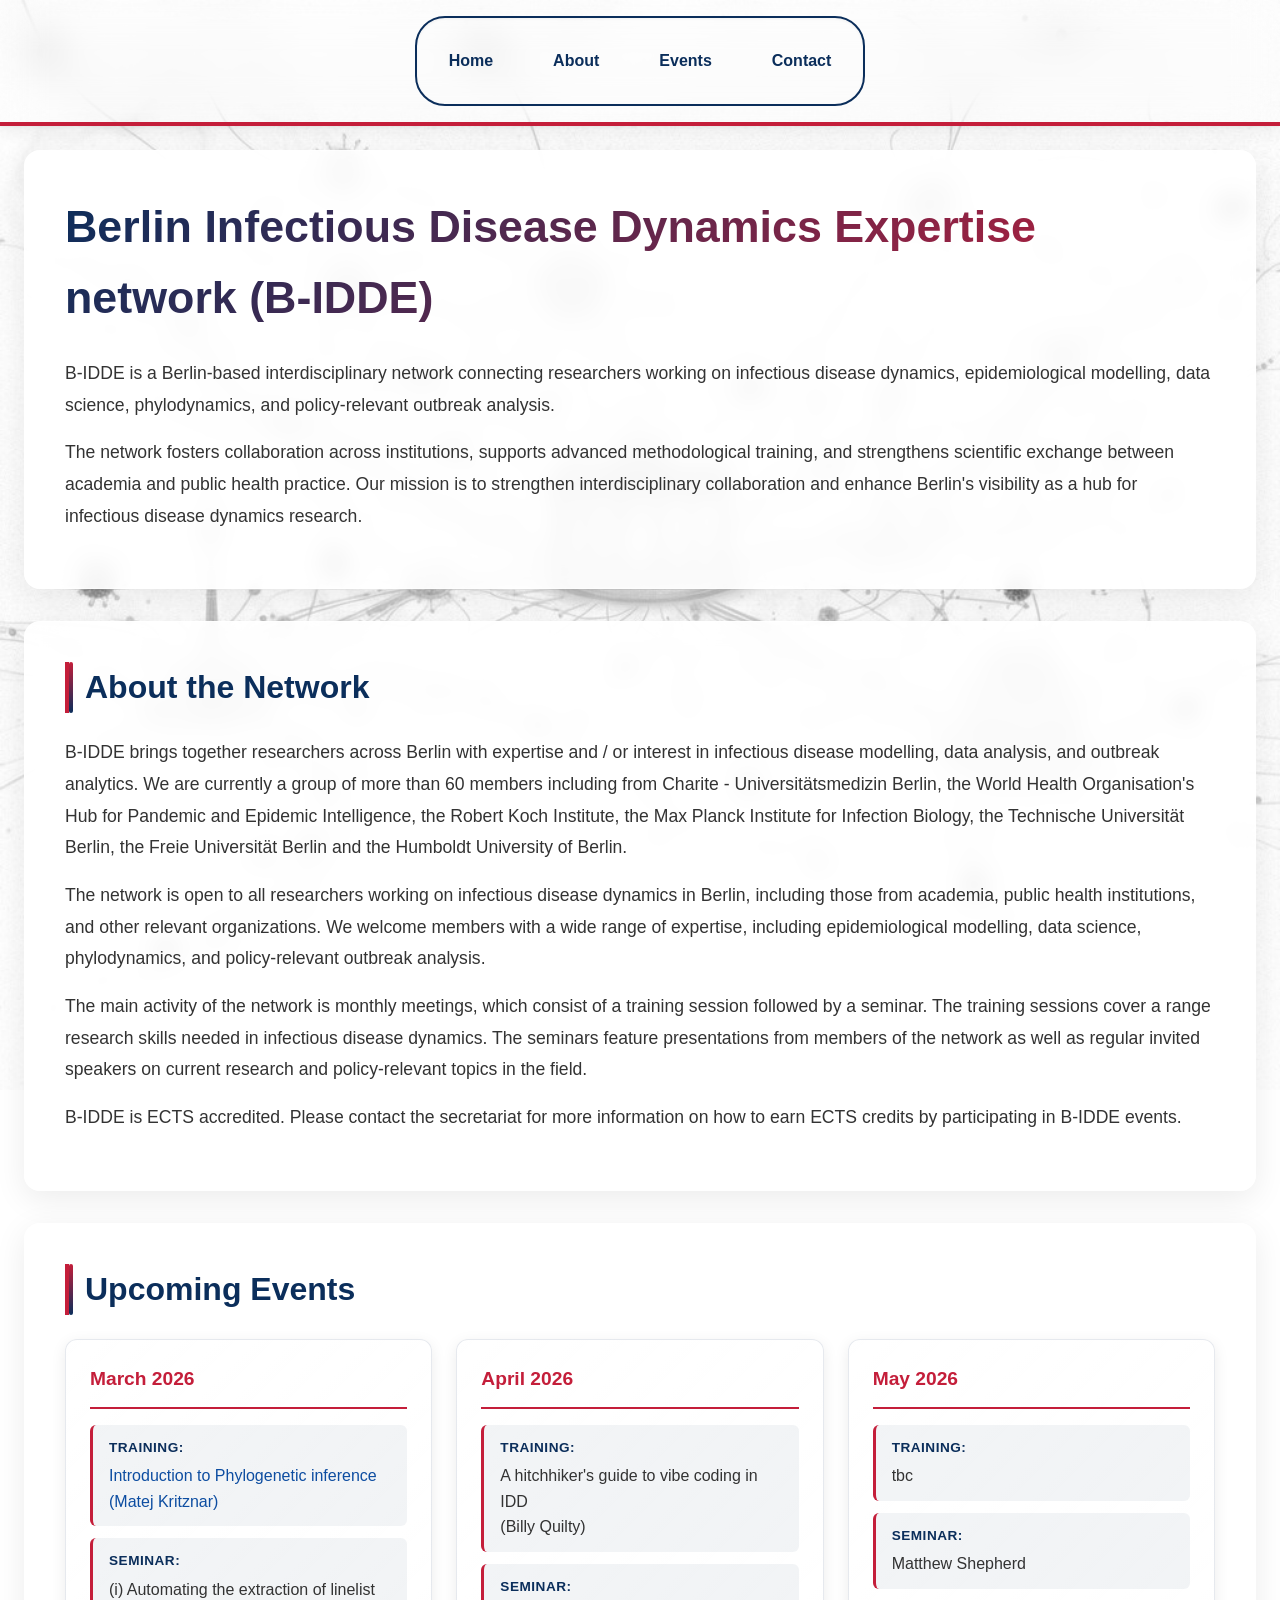
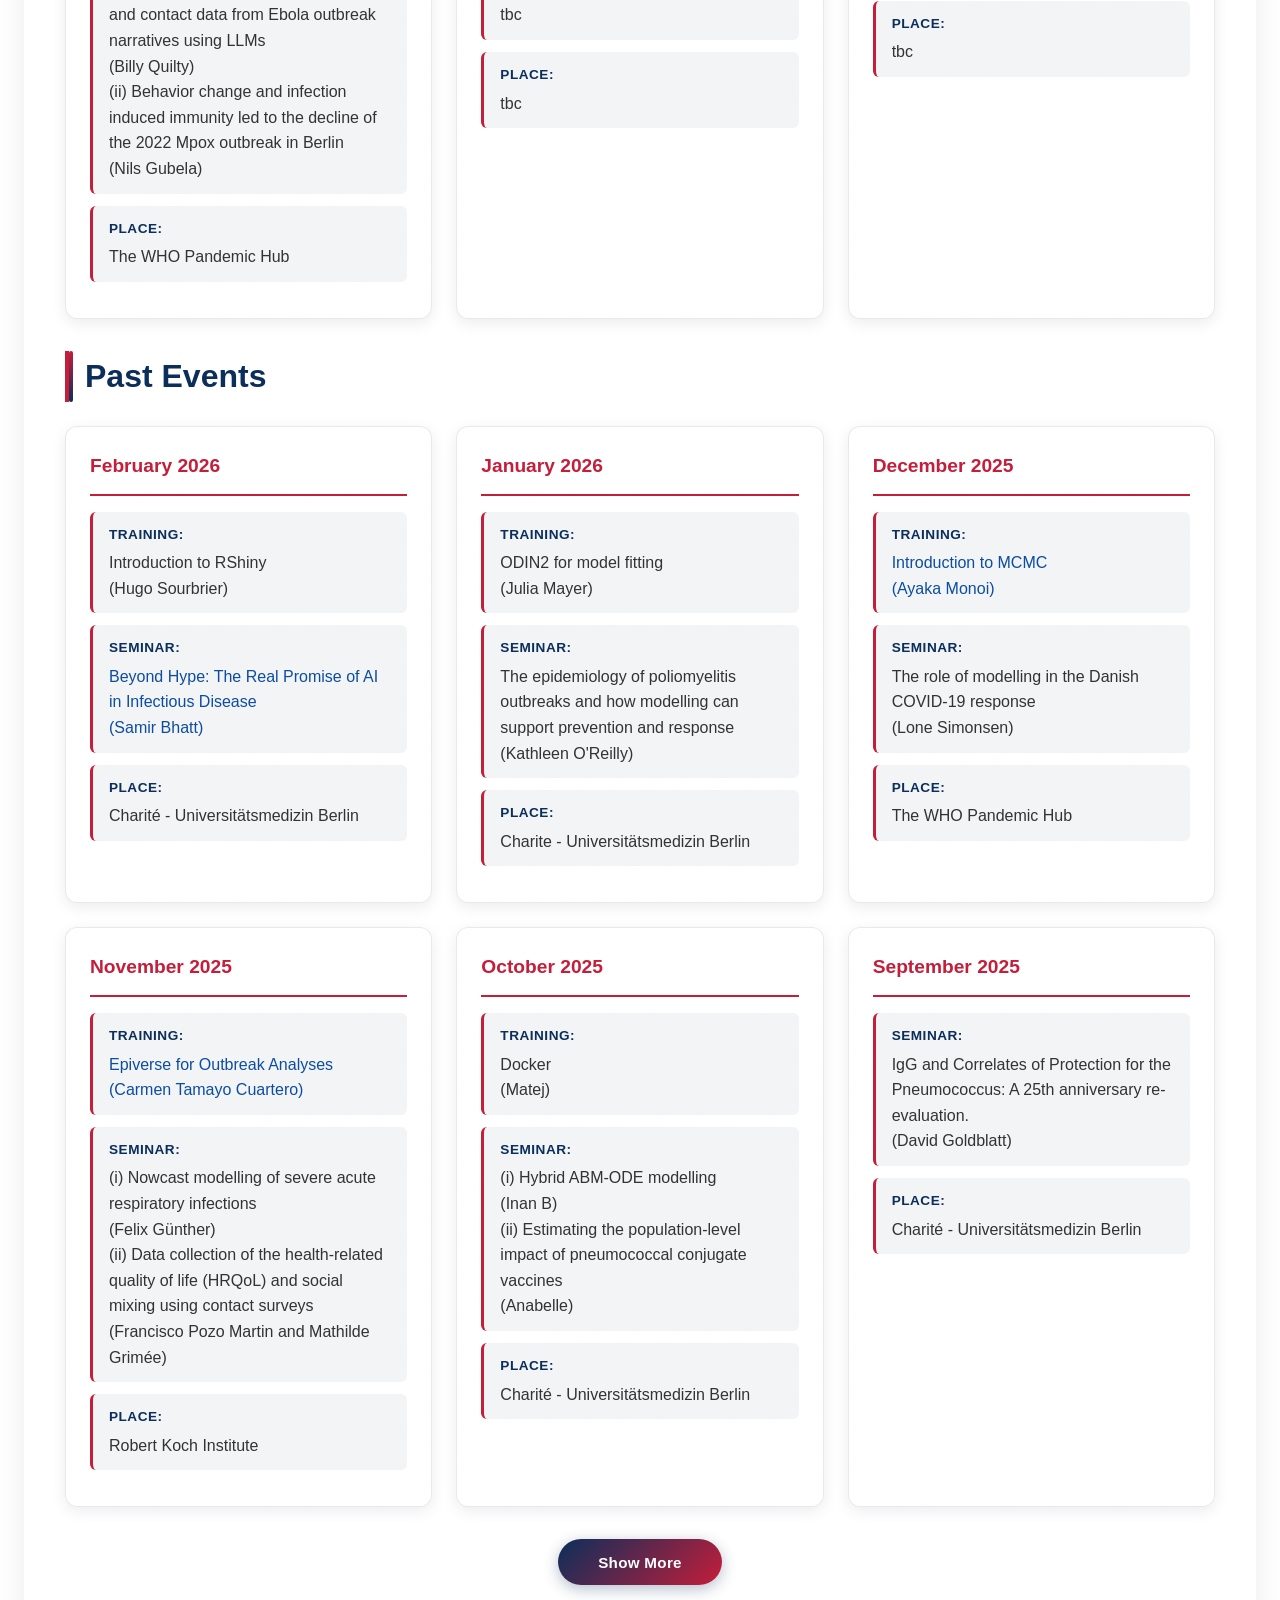
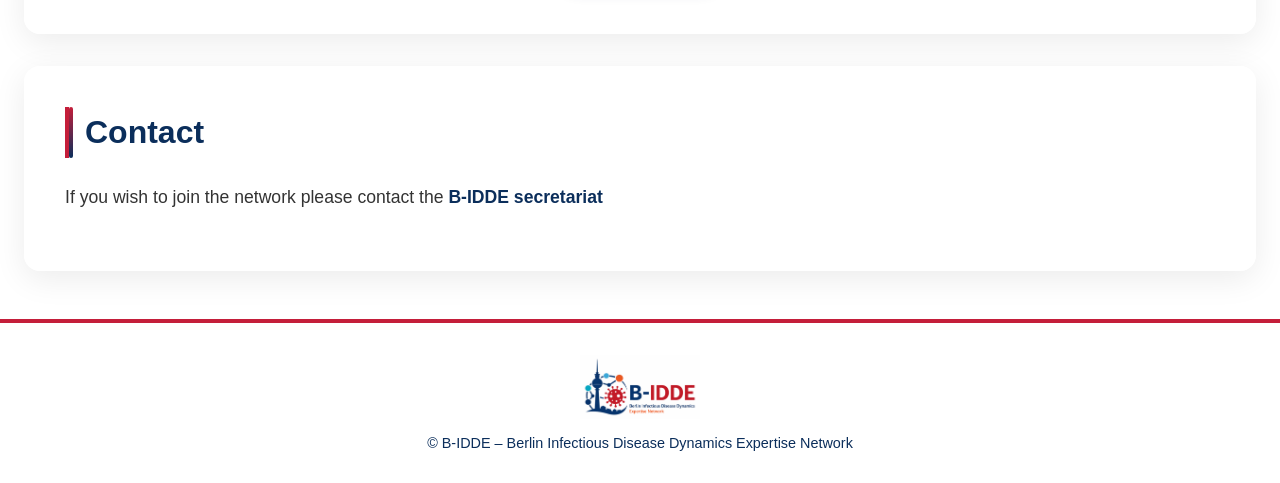
==== commit 3dd1527e: "Update March 2026 event card training link" ====
--- a/index.html
+++ b/index.html
@@ -73,10 +73,13 @@
         <div class="event-card">
           <div class="event-date">March 2026</div>
           <div class="event-content">
-            <div class="event-section">
-              <strong>Training:</strong>
-              <p>Introduction to Phylogenetic inference <br>(Matej Kritznar)</p>
-            </div>
+            <a href="https://github.com/ccgh-idd/Phylogenetics-Workshop" target="_blank" rel="noopener noreferrer"
+              class="event-section-link">
+              <div class="event-section">
+                <strong>Training:</strong>
+                <p>Introduction to Phylogenetic inference <br>(Matej Kritznar)</p>
+              </div>
+            </a>
             <div class="event-section">
               <strong>Seminar:</strong>
               <p>(i) Automating the extraction of linelist and contact data from Ebola outbreak narratives using LLMs
@@ -268,11 +271,7 @@
           <div class="event-content">
             <div class="event-section">
               <strong>Seminar:</strong>
-              <p>tbc</p>
-            </div>
-            <div class="event-section">
-              <strong>Place:</strong>
-              <p>tbc</p>
+              <p>Immune boosting and the perils of interpreting pertussis seroprevalence studies <br>(Matthieu)</p>
             </div>
           </div>
         </div>
@@ -308,6 +307,36 @@
               <p>(i) accessing models via APIs in R, python, or through specialised LLM GUIs <br>(Billy)</p>
               <p>(ii) using github copilot for RStudio <br>(Stefan)</p>
               <p>(iii) DeepSeek und a workflow example <br>(Kaige)</p>
+            </div>
+          </div>
+        </div>
+        <div class="event-card older-event hidden">
+          <div class="event-date">December 2024</div>
+          <div class="event-content">
+            <div class="event-section">
+              <strong>Seminar:</strong>
+              <p>Charite on outbreaks response <br>(Billy and Hugo)</p>
+            </div>
+          </div>
+        </div>
+
+        <div class="event-card older-event hidden">
+          <div class="event-date">November 2024</div>
+          <div class="event-content">
+            <div class="event-section">
+              <strong>Seminar:</strong>
+              <p>(i) Malaria modelling needs/ideas <br>(Welmoed)</p>
+              <p>(ii) Arbovirus modelling overview <br>(Carlos & Anna)</p>
+            </div>
+          </div>
+        </div>
+
+        <div class="event-card older-event hidden">
+          <div class="event-date">October 2024</div>
+          <div class="event-content">
+            <div class="event-section">
+              <strong>Seminar:</strong>
+              <p>Inaugural to discuss format</p>
             </div>
           </div>
         </div>
